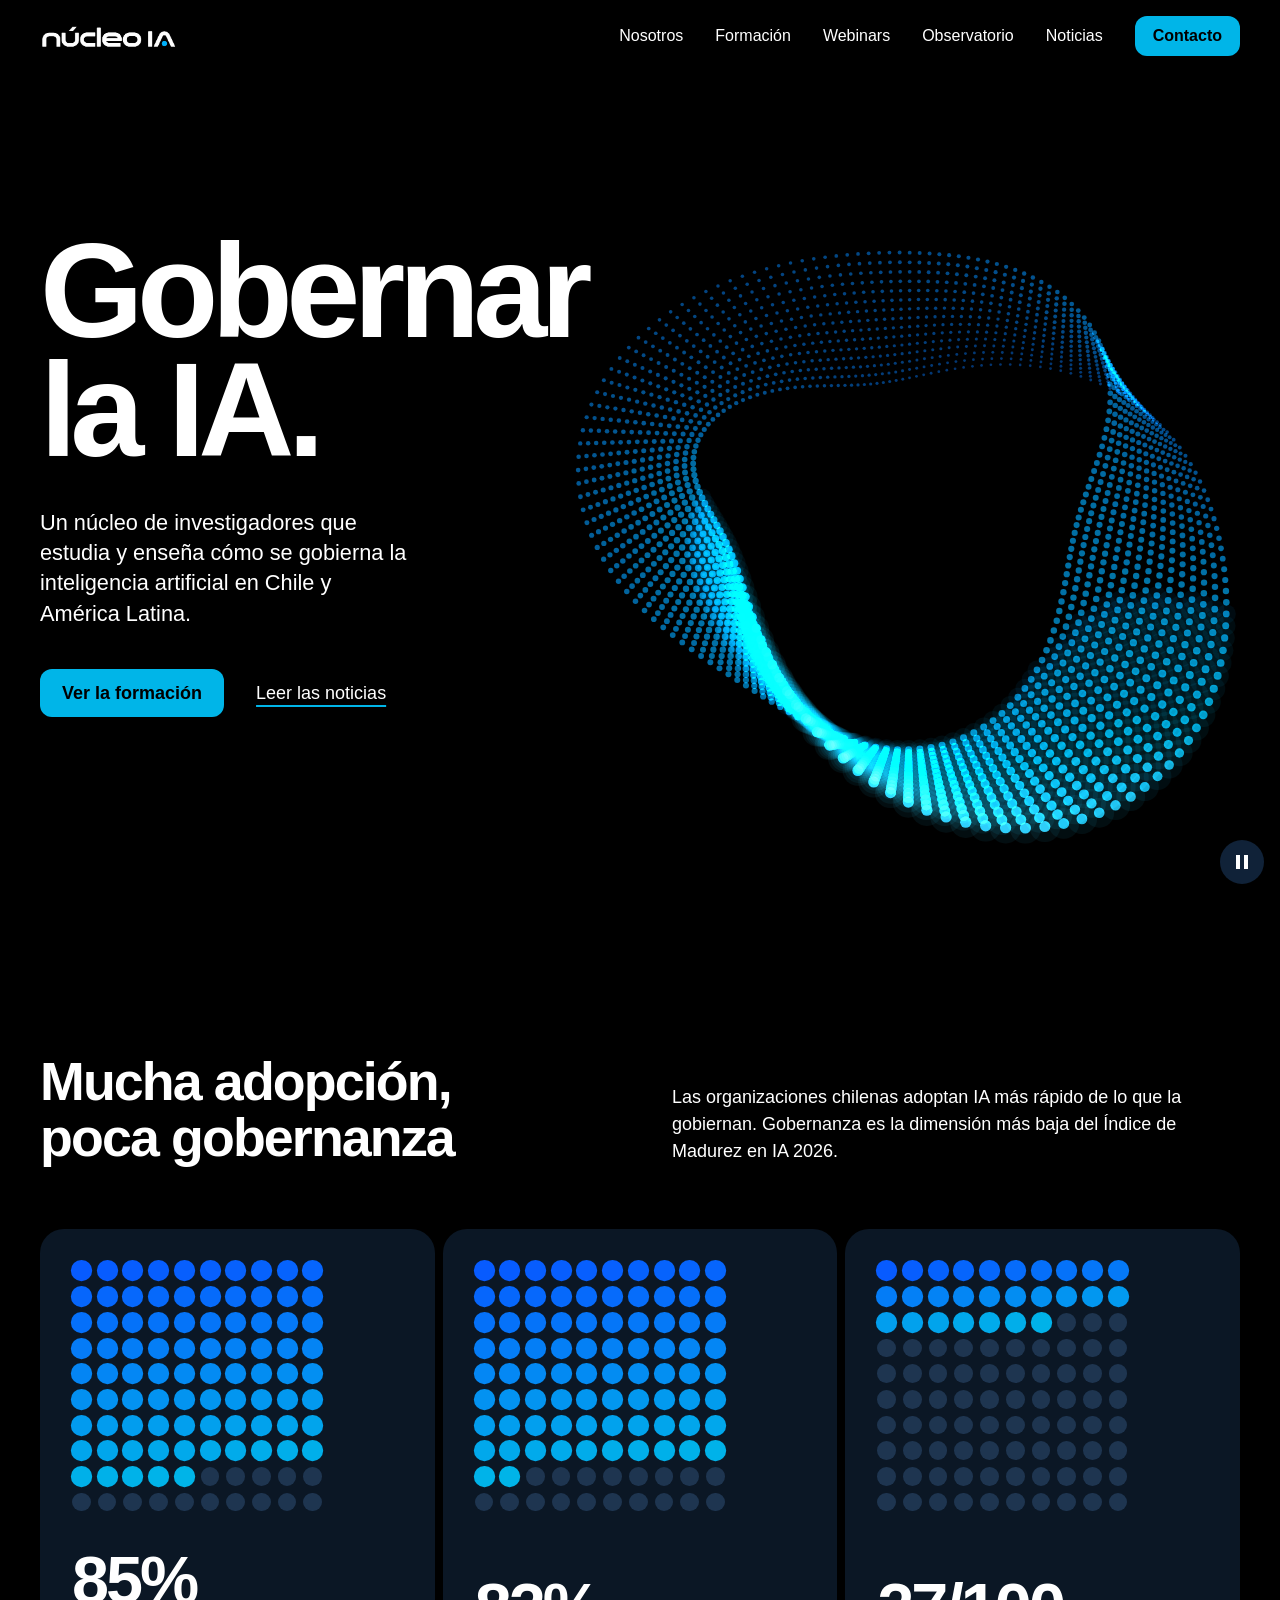
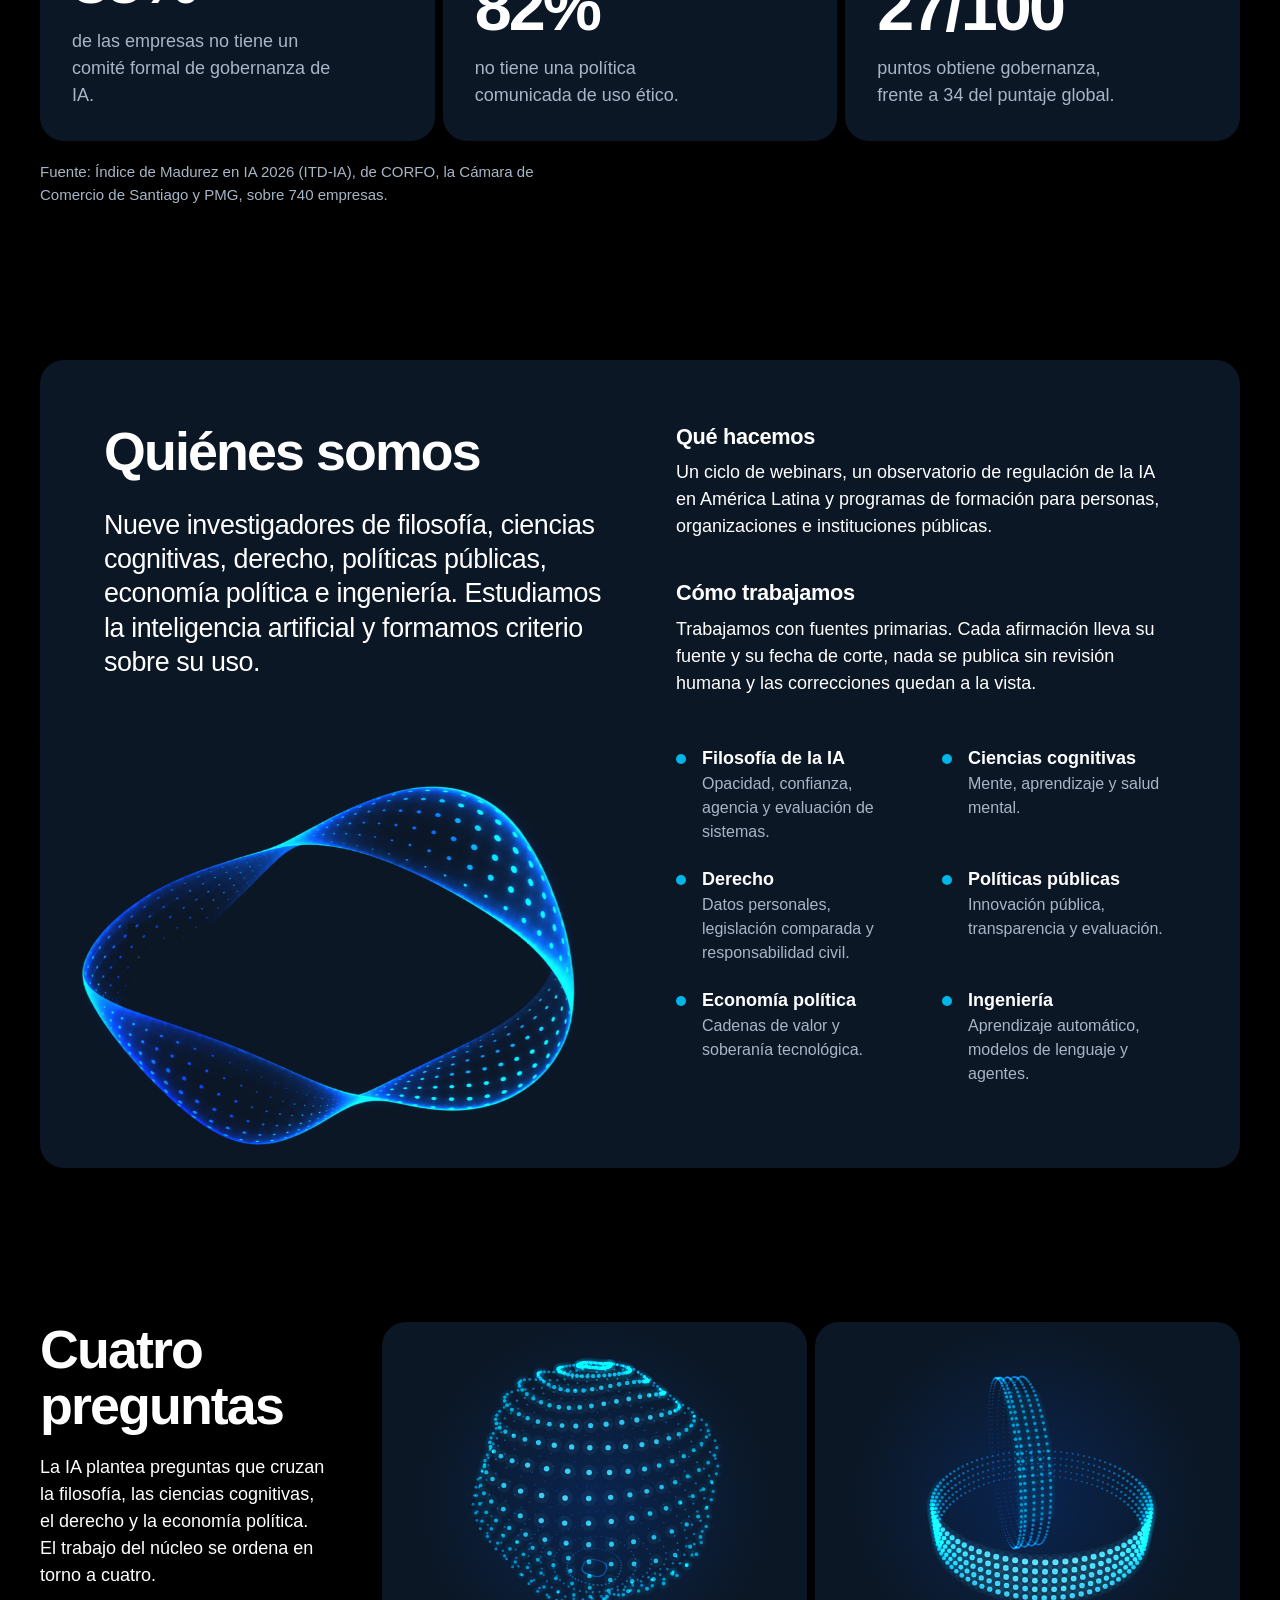
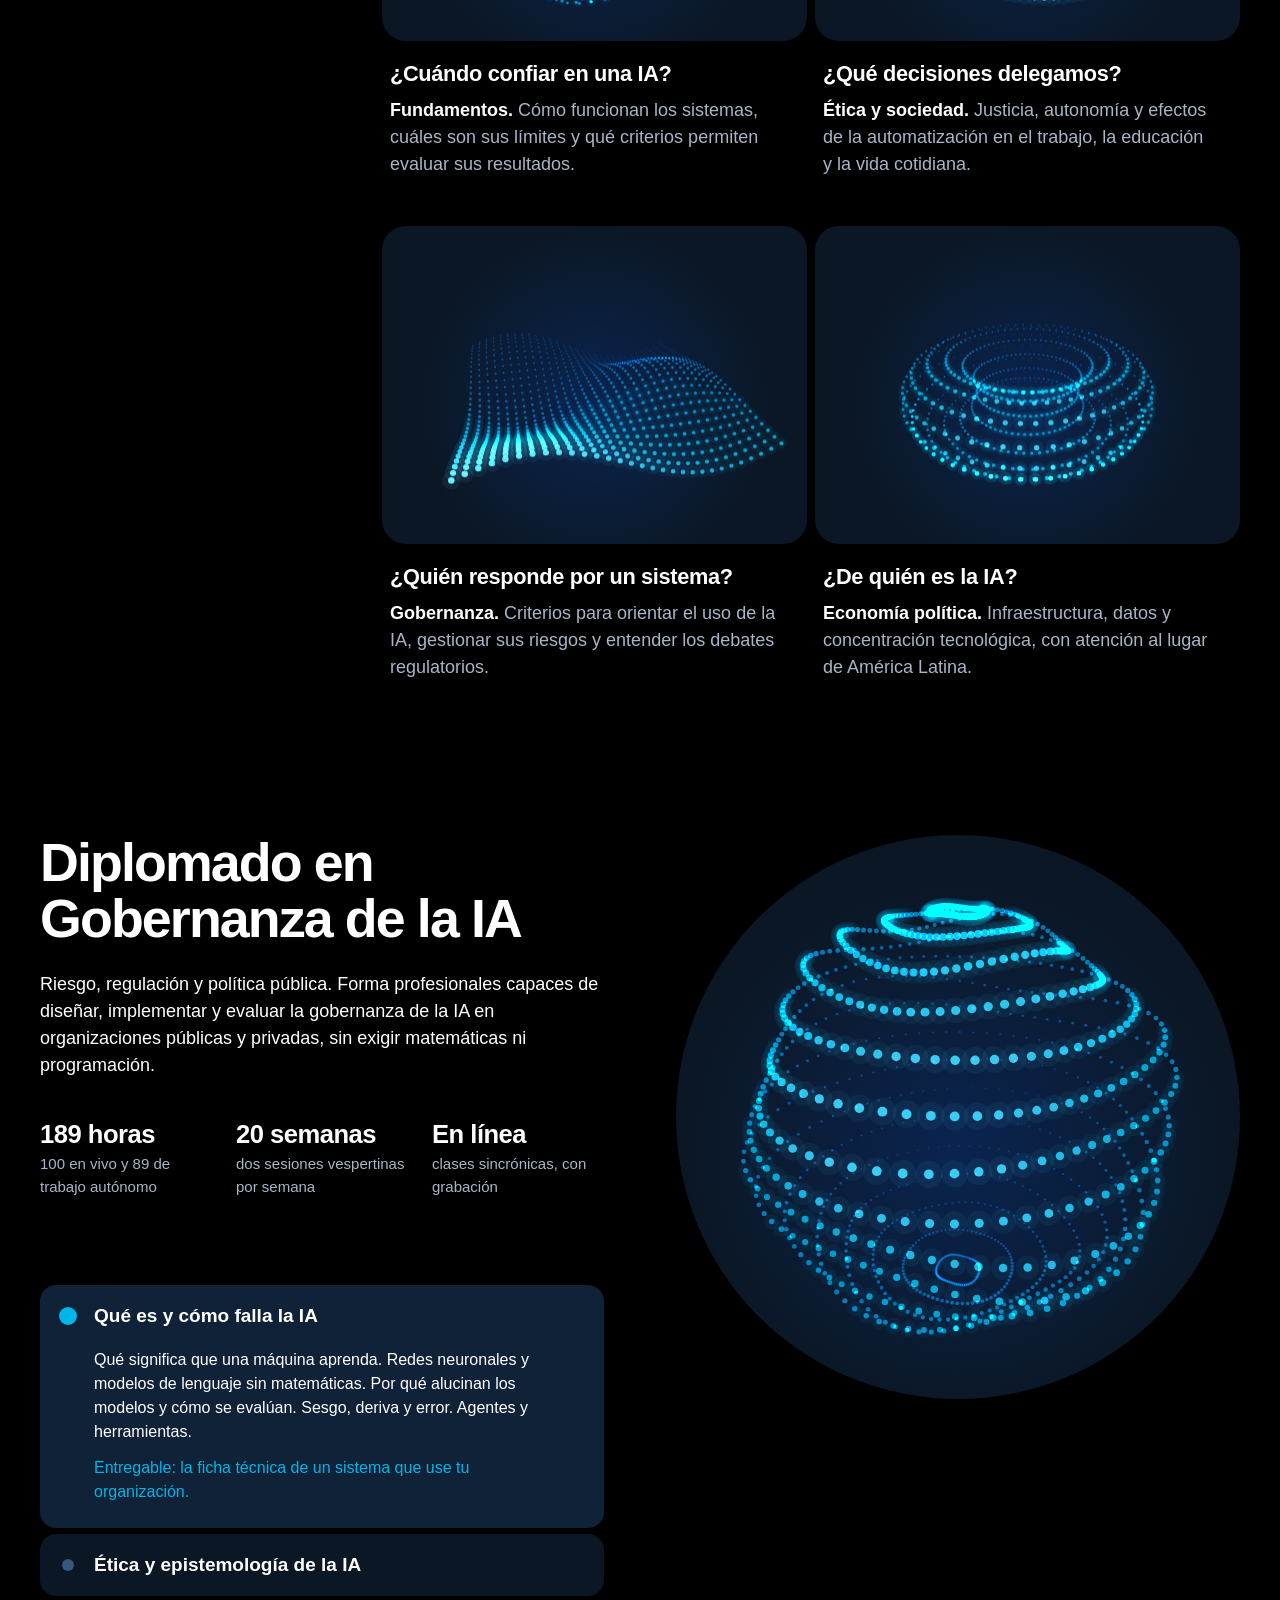
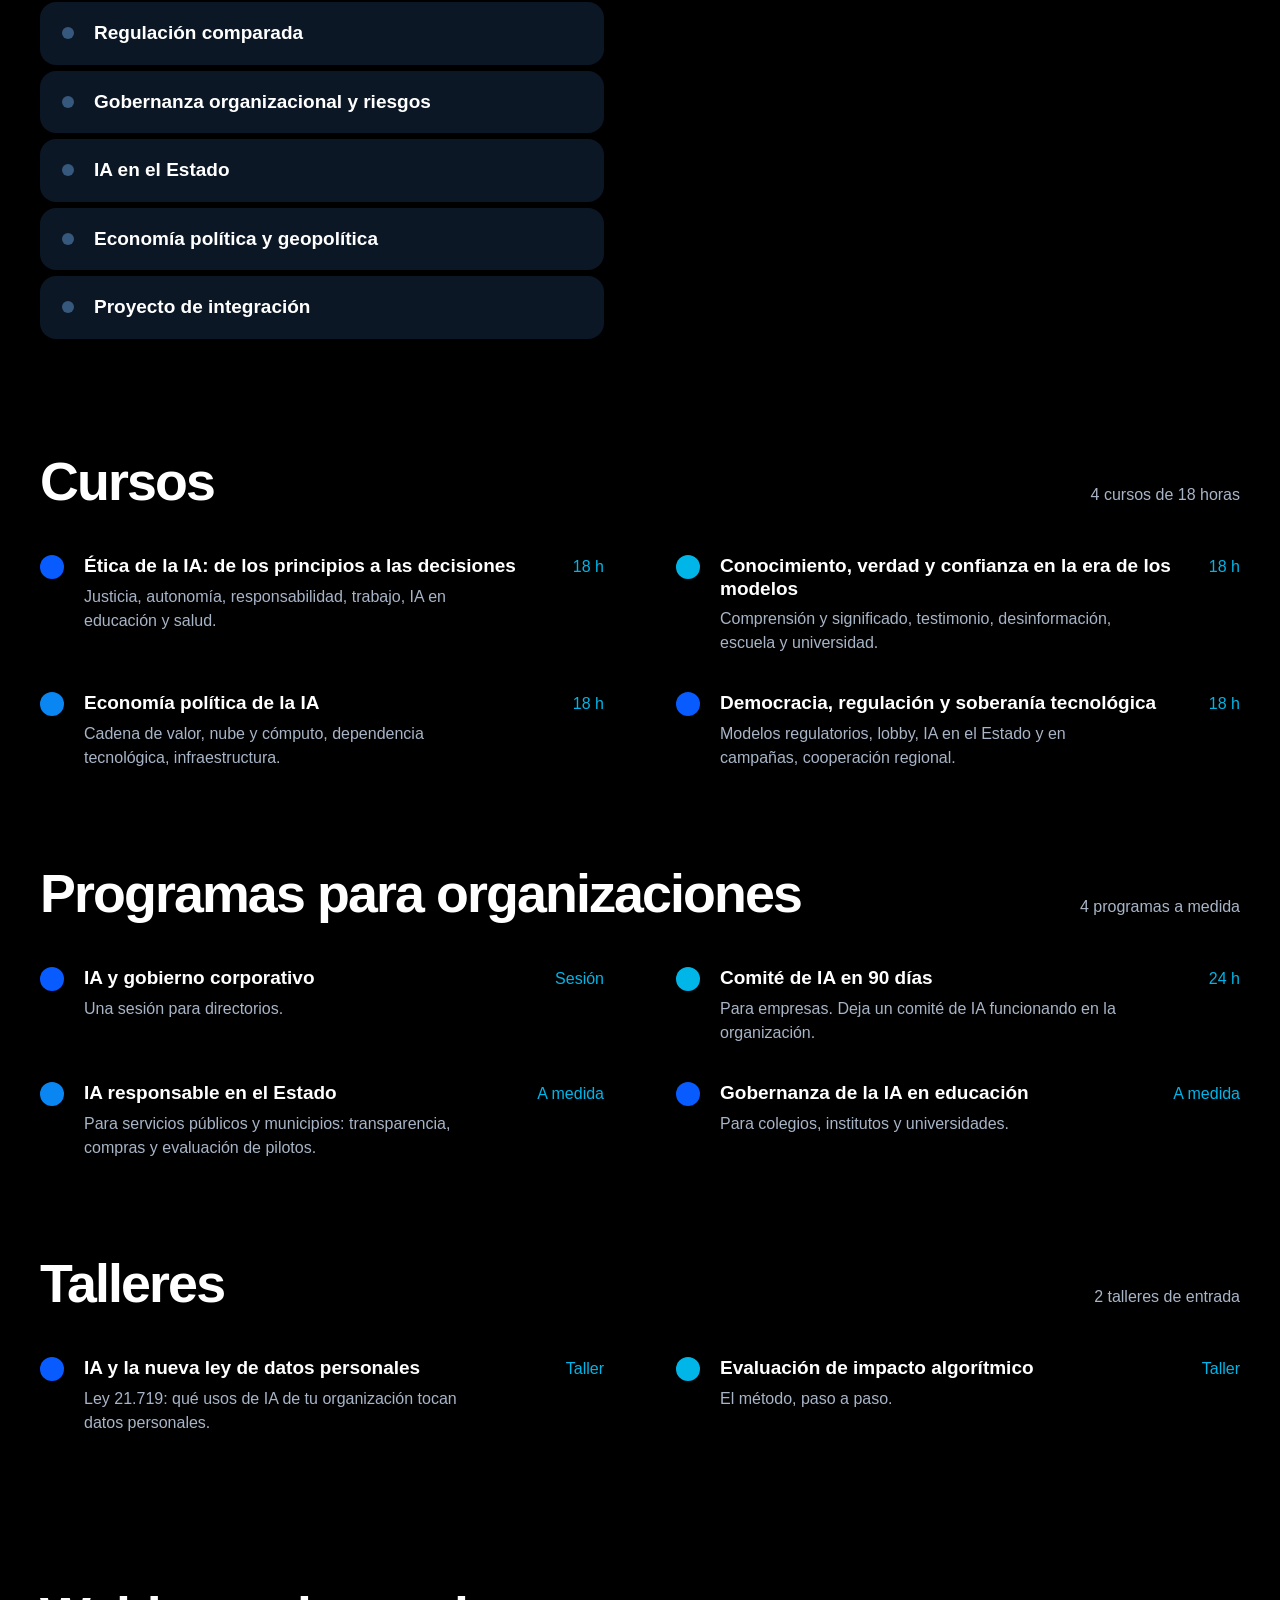
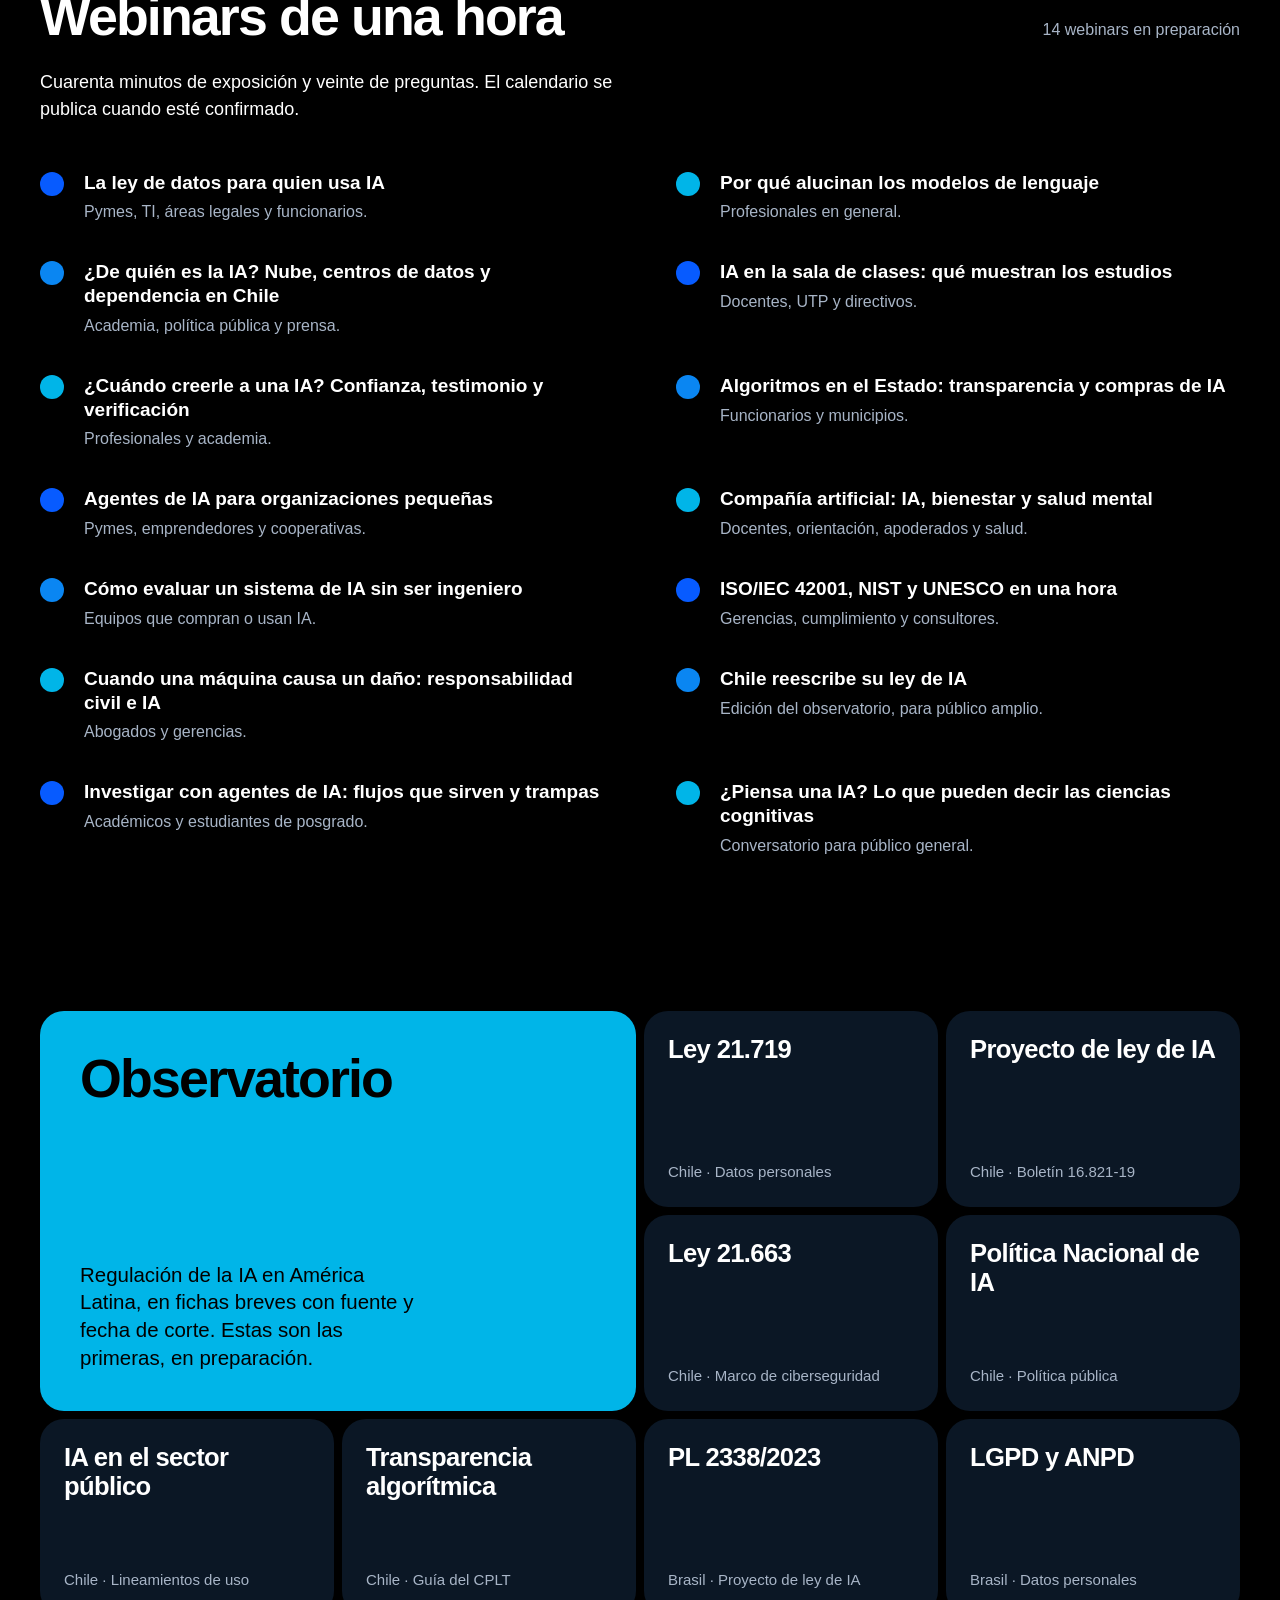
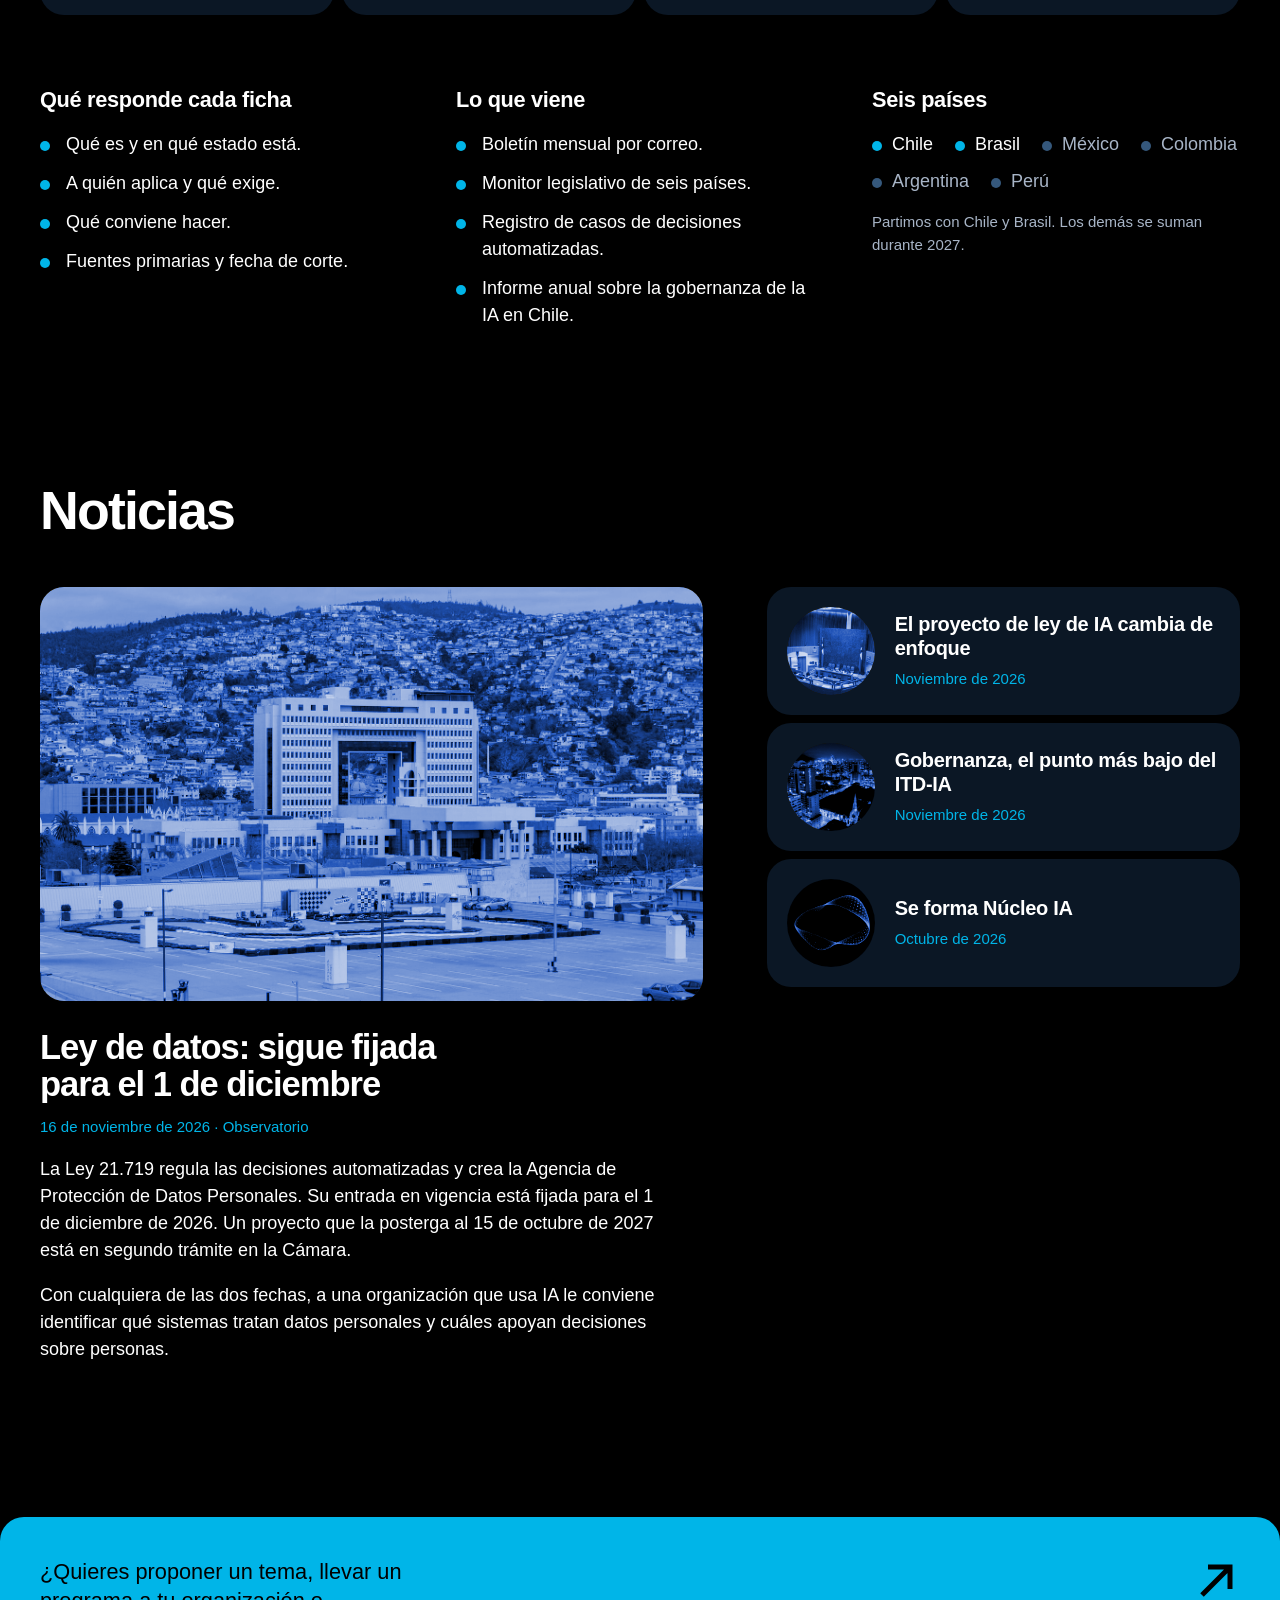
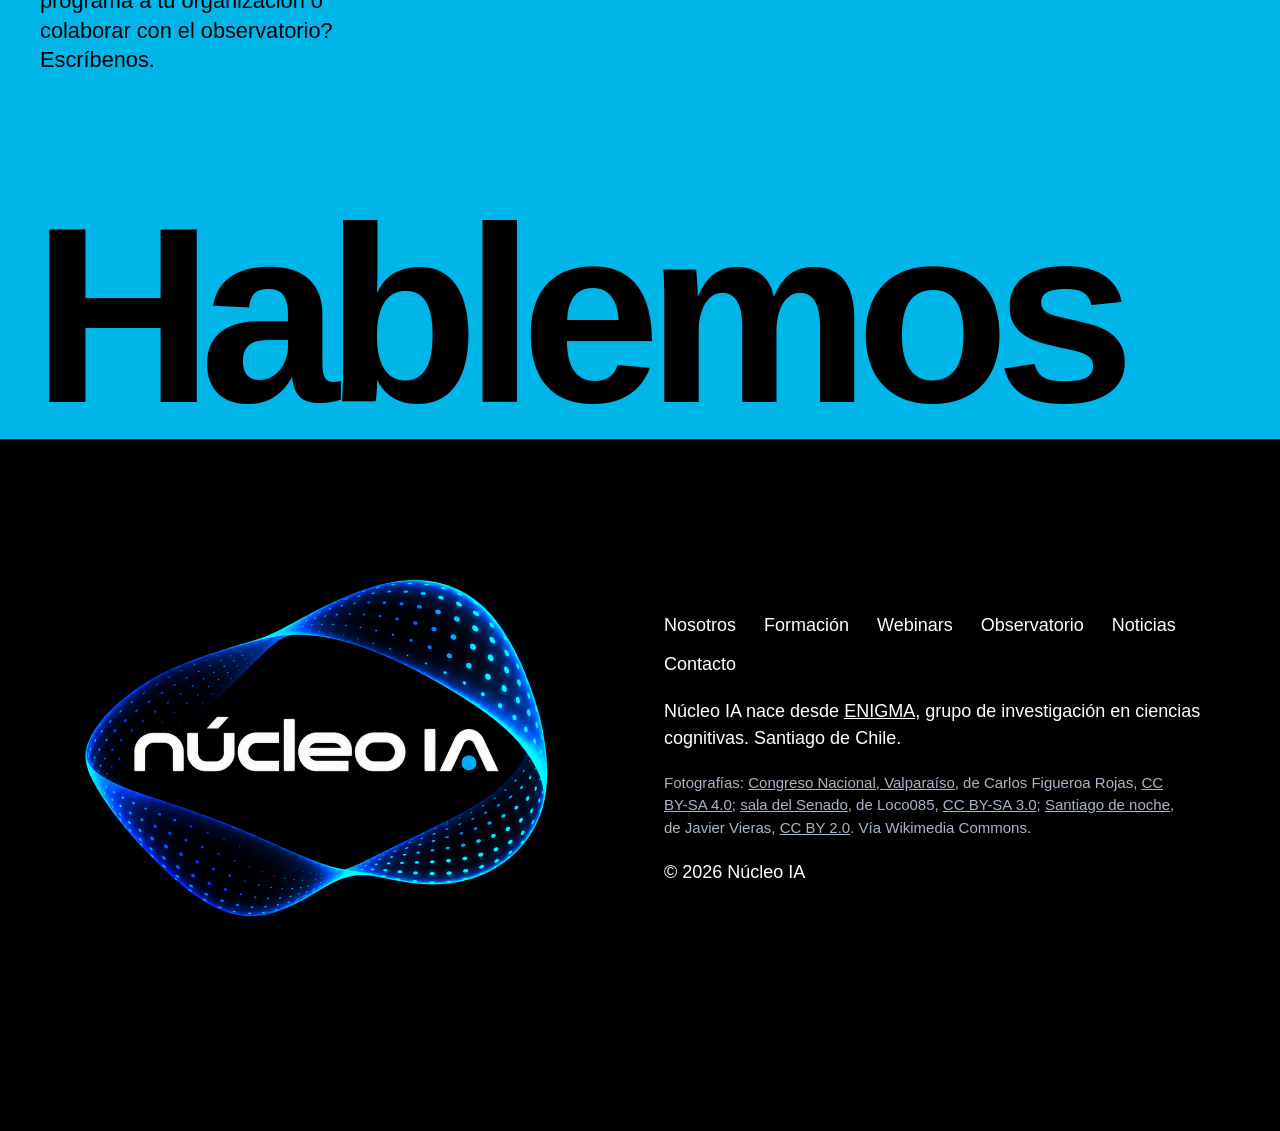
==== index.html @ 35861560 "Sitio web de Núcleo IA Página estática con la identidad del manual de marca v3: portada con la cinta" ====
<!doctype html>
<html lang="es-CL">
<head>
<meta charset="utf-8">
<meta name="viewport" content="width=device-width, initial-scale=1">
<title>Núcleo IA · Gobernanza de la inteligencia artificial</title>
<meta name="description" content="Núcleo IA reúne a investigadores que estudian y enseñan cómo se gobierna la inteligencia artificial en Chile y América Latina: formación, webinars y un observatorio de regulación.">
<meta name="theme-color" content="#000000">
<meta property="og:type" content="website">
<meta property="og:title" content="Núcleo IA · Gobernanza de la inteligencia artificial">
<meta property="og:description" content="Formación, webinars y un observatorio de regulación de la IA, desde Chile y América Latina.">
<link rel="icon" type="image/png" href="assets/icono-48.png">
<link rel="apple-touch-icon" href="assets/icono-180.png">
<link rel="stylesheet" href="styles.css">
<script>document.documentElement.classList.add('js')</script>
</head>
<body>
<a class="salto" href="#contenido">Saltar al contenido</a>

<header class="barra">
  <div class="contenedor barra-fila">
    <a class="marca" href="#inicio"><img src="assets/logo.svg" alt="Núcleo IA" width="879" height="166"></a>
    <button class="menu-btn" type="button" aria-expanded="false" aria-controls="menu">Menú</button>
    <nav id="menu" aria-label="Principal">
      <a href="#nosotros">Nosotros</a>
      <a href="#formacion">Formación</a>
      <a href="#webinars">Webinars</a>
      <a href="#observatorio">Observatorio</a>
      <a href="#noticias">Noticias</a>
      <a class="boton" href="#contacto">Contacto</a>
    </nav>
  </div>
</header>

<main id="contenido">

<!-- PORTADA -->
<section class="portada" id="inicio">
  <canvas class="figura portada-cinta" data-forma="cinta" data-cols="150" data-filas="15" aria-hidden="true"></canvas>
  <div class="contenedor portada-texto">
    <h1><span>Gobernar</span> <span>la IA.</span></h1>
    <p class="bajada">Un núcleo de investigadores que estudia y enseña cómo se gobierna la inteligencia artificial en Chile y América Latina.</p>
    <div class="acciones">
      <a class="boton" href="#formacion">Ver la formación</a>
      <a class="enlace" href="#noticias">Leer las noticias</a>
    </div>
  </div>
</section>

<!-- BRECHA: por qué existe el núcleo -->
<section class="seccion brecha" id="brecha">
  <div class="contenedor">
    <div class="cabeza">
      <h2 data-rev>Mucha adopción, poca gobernanza</h2>
      <p data-rev>Las organizaciones chilenas adoptan IA más rápido de lo que la gobiernan. Gobernanza es la dimensión más baja del Índice de Madurez en IA 2026.</p>
    </div>
    <div class="cifras">
      <figure class="cifra" data-rev>
        <div class="matriz" data-n="85" aria-hidden="true"></div>
        <figcaption><strong>85%</strong> de las empresas no tiene un comité formal de gobernanza de IA.</figcaption>
      </figure>
      <figure class="cifra" data-rev>
        <div class="matriz" data-n="82" aria-hidden="true"></div>
        <figcaption><strong>82%</strong> no tiene una política comunicada de uso ético.</figcaption>
      </figure>
      <figure class="cifra" data-rev>
        <div class="matriz" data-n="27" aria-hidden="true"></div>
        <figcaption><strong>27/100</strong> puntos obtiene gobernanza, frente a 34 del puntaje global.</figcaption>
      </figure>
    </div>
    <p class="fuente" data-rev>Fuente: Índice de Madurez en IA 2026 (ITD-IA), de CORFO, la Cámara de Comercio de Santiago y PMG, sobre 740 empresas.</p>
  </div>
</section>

<!-- NOSOTROS -->
<section class="seccion" id="nosotros">
  <div class="contenedor">
    <div class="panel nosotros">
      <div class="nosotros-izq">
        <h2 data-rev>Quiénes somos</h2>
        <p class="declaracion" data-rev>Nueve investigadores de filosofía, ciencias cognitivas, derecho, políticas públicas, economía política e ingeniería. Estudiamos la inteligencia artificial y formamos criterio sobre su uso.</p>
        <img class="nosotros-cinta" src="assets/cinta.png" alt="Cinta de puntos azules, el símbolo de Núcleo IA" width="900" height="900" loading="lazy">
      </div>
      <div class="nosotros-der">
        <div data-rev>
          <h3>Qué hacemos</h3>
          <p>Un ciclo de webinars, un observatorio de regulación de la IA en América Latina y programas de formación para personas, organizaciones e instituciones públicas.</p>
        </div>
        <div data-rev>
          <h3>Cómo trabajamos</h3>
          <p>Trabajamos con fuentes primarias. Cada afirmación lleva su fuente y su fecha de corte, nada se publica sin revisión humana y las correcciones quedan a la vista.</p>
        </div>
        <ul class="puntos disciplinas" data-rev>
          <li><b>Filosofía de la IA</b> Opacidad, confianza, agencia y evaluación de sistemas.</li>
          <li><b>Ciencias cognitivas</b> Mente, aprendizaje y salud mental.</li>
          <li><b>Derecho</b> Datos personales, legislación comparada y responsabilidad civil.</li>
          <li><b>Políticas públicas</b> Innovación pública, transparencia y evaluación.</li>
          <li><b>Economía política</b> Cadenas de valor y soberanía tecnológica.</li>
          <li><b>Ingeniería</b> Aprendizaje automático, modelos de lenguaje y agentes.</li>
        </ul>
      </div>
    </div>
  </div>
</section>

<!-- ÁREAS -->
<section class="seccion" id="areas">
  <div class="contenedor areas">
    <div class="areas-cabeza">
      <h2 data-rev>Cuatro preguntas</h2>
      <p data-rev>La IA plantea preguntas que cruzan la filosofía, las ciencias cognitivas, el derecho y la economía política. El trabajo del núcleo se ordena en torno a cuatro.</p>
    </div>
    <div class="areas-grilla">
      <article class="area" data-rev>
        <div class="loseta"><canvas class="figura" data-forma="esfera" data-cols="44" data-filas="20" aria-hidden="true"></canvas></div>
        <h3>¿Cuándo confiar en una IA?</h3>
        <p><b>Fundamentos.</b> Cómo funcionan los sistemas, cuáles son sus límites y qué criterios permiten evaluar sus resultados.</p>
      </article>
      <article class="area" data-rev>
        <div class="loseta"><canvas class="figura" data-forma="anillos" data-cols="90" data-filas="10" aria-hidden="true"></canvas></div>
        <h3>¿Qué decisiones delegamos?</h3>
        <p><b>Ética y sociedad.</b> Justicia, autonomía y efectos de la automatización en el trabajo, la educación y la vida cotidiana.</p>
      </article>
      <article class="area" data-rev>
        <div class="loseta"><canvas class="figura" data-forma="malla" data-cols="30" data-filas="30" aria-hidden="true"></canvas></div>
        <h3>¿Quién responde por un sistema?</h3>
        <p><b>Gobernanza.</b> Criterios para orientar el uso de la IA, gestionar sus riesgos y entender los debates regulatorios.</p>
      </article>
      <article class="area" data-rev>
        <div class="loseta"><canvas class="figura" data-forma="toro" data-cols="64" data-filas="14" aria-hidden="true"></canvas></div>
        <h3>¿De quién es la IA?</h3>
        <p><b>Economía política.</b> Infraestructura, datos y concentración tecnológica, con atención al lugar de América Latina.</p>
      </article>
    </div>
  </div>
</section>

<!-- FORMACIÓN: diplomado -->
<section class="seccion" id="formacion">
  <div class="contenedor diplomado">
    <div class="diplomado-texto">
      <h2 data-rev>Diplomado en Gobernanza de la IA</h2>
      <p data-rev>Riesgo, regulación y política pública. Forma profesionales capaces de diseñar, implementar y evaluar la gobernanza de la IA en organizaciones públicas y privadas, sin exigir matemáticas ni programación.</p>
      <ul class="ficha" data-rev>
        <li><b>189 horas</b> 100 en vivo y 89 de trabajo autónomo</li>
        <li><b>20 semanas</b> dos sesiones vespertinas por semana</li>
        <li><b>En línea</b> clases sincrónicas, con grabación</li>
      </ul>
      <p class="estado" data-rev>Programa en diseño. Fechas, sede y certificación por anunciar.</p>

      <div class="modulos" id="modulos" data-rev>
        <details name="modulo" data-forma="esfera" open>
          <summary>Qué es y cómo falla la IA</summary>
          <p>Qué significa que una máquina aprenda. Redes neuronales y modelos de lenguaje sin matemáticas. Por qué alucinan los modelos y cómo se evalúan. Sesgo, deriva y error. Agentes y herramientas.</p>
          <p class="entregable">Entregable: la ficha técnica de un sistema que use tu organización.</p>
        </details>
        <details name="modulo" data-forma="anillos">
          <summary>Ética y epistemología de la IA</summary>
          <p>De los principios a las decisiones. Justicia algorítmica. Opacidad y explicabilidad. Confianza y deferencia ante sistemas de IA. Responsabilidad distribuida. Autonomía, manipulación y salud mental.</p>
          <p class="entregable">Entregable: el análisis ético de un caso.</p>
        </details>
        <details name="modulo" data-forma="helice">
          <summary>Regulación comparada</summary>
          <p>Tres modelos regulatorios. Reglamento europeo de IA. Brasil y América Latina. Chile: la ley en discusión, la Ley 21.719 y la Ley Marco de Ciberseguridad. Responsabilidad civil, OCDE y UNESCO.</p>
          <p class="entregable">Entregable: una matriz de obligaciones para un caso.</p>
        </details>
        <details name="modulo" data-forma="malla">
          <summary>Gobernanza organizacional y riesgos</summary>
          <p>El comité de IA. Inventario y clasificación de sistemas. ISO/IEC 42001 y NIST AI RMF. Evaluación de impacto algorítmico. Proveedores y contratos. Política de uso de IA generativa.</p>
          <p class="entregable">Entregable: política de uso, inventario y matriz de riesgos.</p>
        </details>
        <details name="modulo" data-forma="columna">
          <summary>IA en el Estado</summary>
          <p>Lineamientos de uso de IA en el sector público. Transparencia algorítmica. Compras públicas de IA. Cómo evaluar un piloto. Ética digital en servicios públicos.</p>
          <p class="entregable">Entregable: la pauta de evaluación de un piloto o una licitación.</p>
        </details>
        <details name="modulo" data-forma="toro">
          <summary>Economía política y geopolítica</summary>
          <p>La cadena de valor de la IA. Concentración de mercado. Centros de datos en Chile: energía, agua y territorio. Estados Unidos, China y el lugar de América Latina. Trabajo y automatización. Soberanía tecnológica.</p>
          <p class="entregable">Entregable: el análisis de dependencia de un proveedor.</p>
        </details>
        <details name="modulo" data-forma="cinta">
          <summary>Proyecto de integración</summary>
          <p>Cuatro sesiones con tutoría: planteamiento del caso, dos avances y presentación ante una comisión con un invitado externo.</p>
          <p class="entregable">Entregable: un marco de gobernanza completo para una organización real.</p>
        </details>
      </div>
    </div>
    <div class="disco" data-rev>
      <canvas class="figura" id="disco-figura" data-forma="esfera" data-cols="72" data-filas="16" aria-hidden="true"></canvas>
    </div>
  </div>

  <!-- catálogo -->
  <div class="contenedor catalogo">
    <div class="categoria">
      <div class="categoria-cabeza" data-rev><h2>Cursos</h2><span>4 cursos de 18 horas</span></div>
      <ul class="carta">
        <li data-rev><div><b>Ética de la IA: de los principios a las decisiones</b><i>18 h</i></div><p>Justicia, autonomía, responsabilidad, trabajo, IA en educación y salud.</p></li>
        <li data-rev><div><b>Conocimiento, verdad y confianza en la era de los modelos</b><i>18 h</i></div><p>Comprensión y significado, testimonio, desinformación, escuela y universidad.</p></li>
        <li data-rev><div><b>Economía política de la IA</b><i>18 h</i></div><p>Cadena de valor, nube y cómputo, dependencia tecnológica, infraestructura.</p></li>
        <li data-rev><div><b>Democracia, regulación y soberanía tecnológica</b><i>18 h</i></div><p>Modelos regulatorios, lobby, IA en el Estado y en campañas, cooperación regional.</p></li>
      </ul>
    </div>
    <div class="categoria">
      <div class="categoria-cabeza" data-rev><h2>Programas para organizaciones</h2><span>4 programas a medida</span></div>
      <ul class="carta">
        <li data-rev><div><b>IA y gobierno corporativo</b><i>Sesión</i></div><p>Una sesión para directorios.</p></li>
        <li data-rev><div><b>Comité de IA en 90 días</b><i>24 h</i></div><p>Para empresas. Deja un comité de IA funcionando en la organización.</p></li>
        <li data-rev><div><b>IA responsable en el Estado</b><i>A medida</i></div><p>Para servicios públicos y municipios: transparencia, compras y evaluación de pilotos.</p></li>
        <li data-rev><div><b>Gobernanza de la IA en educación</b><i>A medida</i></div><p>Para colegios, institutos y universidades.</p></li>
      </ul>
    </div>
    <div class="categoria">
      <div class="categoria-cabeza" data-rev><h2>Talleres</h2><span>2 talleres de entrada</span></div>
      <ul class="carta">
        <li data-rev><div><b>IA y la nueva ley de datos personales</b><i>Taller</i></div><p>Ley 21.719: qué usos de IA de tu organización tocan datos personales.</p></li>
        <li data-rev><div><b>Evaluación de impacto algorítmico</b><i>Taller</i></div><p>El método, paso a paso.</p></li>
      </ul>
    </div>
  </div>
</section>

<!-- WEBINARS -->
<section class="seccion" id="webinars">
  <div class="contenedor">
    <div class="categoria-cabeza" data-rev><h2>Webinars de una hora</h2><span>14 webinars en preparación</span></div>
    <p class="intro" data-rev>Cuarenta minutos de exposición y veinte de preguntas. El calendario se publica cuando esté confirmado.</p>
    <ul class="carta carta-webinars">
      <li data-rev><div><b>La ley de datos para quien usa IA</b></div><p>Pymes, TI, áreas legales y funcionarios.</p></li>
      <li data-rev><div><b>Por qué alucinan los modelos de lenguaje</b></div><p>Profesionales en general.</p></li>
      <li data-rev><div><b>¿De quién es la IA? Nube, centros de datos y dependencia en Chile</b></div><p>Academia, política pública y prensa.</p></li>
      <li data-rev><div><b>IA en la sala de clases: qué muestran los estudios</b></div><p>Docentes, UTP y directivos.</p></li>
      <li data-rev><div><b>¿Cuándo creerle a una IA? Confianza, testimonio y verificación</b></div><p>Profesionales y academia.</p></li>
      <li data-rev><div><b>Algoritmos en el Estado: transparencia y compras de IA</b></div><p>Funcionarios y municipios.</p></li>
      <li data-rev><div><b>Agentes de IA para organizaciones pequeñas</b></div><p>Pymes, emprendedores y cooperativas.</p></li>
      <li data-rev><div><b>Compañía artificial: IA, bienestar y salud mental</b></div><p>Docentes, orientación, apoderados y salud.</p></li>
      <li data-rev><div><b>Cómo evaluar un sistema de IA sin ser ingeniero</b></div><p>Equipos que compran o usan IA.</p></li>
      <li data-rev><div><b>ISO/IEC 42001, NIST y UNESCO en una hora</b></div><p>Gerencias, cumplimiento y consultores.</p></li>
      <li data-rev><div><b>Cuando una máquina causa un daño: responsabilidad civil e IA</b></div><p>Abogados y gerencias.</p></li>
      <li data-rev><div><b>Chile reescribe su ley de IA</b></div><p>Edición del observatorio, para público amplio.</p></li>
      <li data-rev><div><b>Investigar con agentes de IA: flujos que sirven y trampas</b></div><p>Académicos y estudiantes de posgrado.</p></li>
      <li data-rev><div><b>¿Piensa una IA? Lo que pueden decir las ciencias cognitivas</b></div><p>Conversatorio para público general.</p></li>
    </ul>
  </div>
</section>

<!-- OBSERVATORIO -->
<section class="seccion" id="observatorio">
  <div class="contenedor">
    <div class="tablero">
      <div class="ficha-norma titular" data-rev>
        <h2>Observatorio</h2>
        <p>Regulación de la IA en América Latina, en fichas breves con fuente y fecha de corte. Estas son las primeras, en preparación.</p>
      </div>
      <div class="ficha-norma" data-rev><b>Ley 21.719</b><span>Chile · Datos personales</span></div>
      <div class="ficha-norma" data-rev><b>Proyecto de ley de IA</b><span>Chile · Boletín 16.821-19</span></div>
      <div class="ficha-norma" data-rev><b>Ley 21.663</b><span>Chile · Marco de ciberseguridad</span></div>
      <div class="ficha-norma" data-rev><b>Política Nacional de IA</b><span>Chile · Política pública</span></div>
      <div class="ficha-norma" data-rev><b>IA en el sector público</b><span>Chile · Lineamientos de uso</span></div>
      <div class="ficha-norma" data-rev><b>Transparencia algorítmica</b><span>Chile · Guía del CPLT</span></div>
      <div class="ficha-norma" data-rev><b>PL 2338/2023</b><span>Brasil · Proyecto de ley de IA</span></div>
      <div class="ficha-norma" data-rev><b>LGPD y ANPD</b><span>Brasil · Datos personales</span></div>
    </div>
    <div class="observatorio-detalle">
      <div data-rev>
        <h3>Qué responde cada ficha</h3>
        <ul class="puntos">
          <li>Qué es y en qué estado está.</li>
          <li>A quién aplica y qué exige.</li>
          <li>Qué conviene hacer.</li>
          <li>Fuentes primarias y fecha de corte.</li>
        </ul>
      </div>
      <div data-rev>
        <h3>Lo que viene</h3>
        <ul class="puntos">
          <li>Boletín mensual por correo.</li>
          <li>Monitor legislativo de seis países.</li>
          <li>Registro de casos de decisiones automatizadas.</li>
          <li>Informe anual sobre la gobernanza de la IA en Chile.</li>
        </ul>
      </div>
      <div data-rev>
        <h3>Seis países</h3>
        <ul class="paises">
          <li class="activo">Chile</li><li class="activo">Brasil</li><li>México</li><li>Colombia</li><li>Argentina</li><li>Perú</li>
        </ul>
        <p class="nota-pie">Partimos con Chile y Brasil. Los demás se suman durante 2027.</p>
      </div>
    </div>
  </div>
</section>

<!-- NOTICIAS -->
<section class="seccion" id="noticias">
  <div class="contenedor">
    <h2 data-rev>Noticias</h2>
    <div class="noticias">
      <article class="nota-principal" data-rev>
        <div class="foto"><img src="assets/congreso-valparaiso.jpg" alt="Edificio del Congreso Nacional en Valparaíso" width="1400" height="933" loading="lazy"></div>
        <h3>Ley de datos: sigue fijada para el 1 de diciembre</h3>
        <time datetime="2026-11-16">16 de noviembre de 2026 · Observatorio</time>
        <p>La Ley 21.719 regula las decisiones automatizadas y crea la Agencia de Protección de Datos Personales. Su entrada en vigencia está fijada para el 1 de diciembre de 2026. Un proyecto que la posterga al 15 de octubre de 2027 está en segundo trámite en la Cámara.</p>
        <p>Con cualquiera de las dos fechas, a una organización que usa IA le conviene identificar qué sistemas tratan datos personales y cuáles apoyan decisiones sobre personas.</p>
      </article>
      <div class="notas">
        <details class="nota" data-rev>
          <summary>
            <span class="foto"><img src="assets/senado-sala.jpg" alt="Sala de sesiones del Senado de Chile" width="1400" height="1050" loading="lazy"></span>
            <span><b>El proyecto de ley de IA cambia de enfoque</b><time datetime="2026-11">Noviembre de 2026</time></span>
          </summary>
          <p>El proyecto que regula los sistemas de IA (boletín 16.821-19) sigue en el Senado. El Ejecutivo anunció un cambio de enfoque hacia estándares técnicos y espacios de prueba. El observatorio prepara una ficha con lo que cambia para las organizaciones.</p>
        </details>
        <details class="nota" data-rev>
          <summary>
            <span class="foto"><img src="assets/santiago-noche.jpg" alt="Santiago de Chile de noche, visto desde altura" width="1400" height="891" loading="lazy"></span>
            <span><b>Gobernanza, el punto más bajo del ITD-IA</b><time datetime="2026-11">Noviembre de 2026</time></span>
          </summary>
          <p>El Índice de Madurez en IA 2026, de CORFO, la Cámara de Comercio de Santiago y PMG, midió a 740 empresas. El 85% no tiene un comité formal de gobernanza de IA y el 82% no tiene una política comunicada de uso ético. Gobernanza obtiene 27 de 100 puntos, frente a 34 del puntaje global.</p>
        </details>
        <details class="nota" data-rev>
          <summary>
            <span class="foto"><img src="assets/cinta.png" alt="Símbolo de Núcleo IA" width="900" height="900" loading="lazy"></span>
            <span><b>Se forma Núcleo IA</b><time datetime="2026-10">Octubre de 2026</time></span>
          </summary>
          <p>Nueve investigadores de filosofía, ciencias cognitivas, derecho, políticas públicas, economía política e ingeniería forman Núcleo IA. El trabajo parte con webinars, un observatorio de regulación y programas de formación.</p>
        </details>
      </div>
    </div>
  </div>
</section>

<!-- CONTACTO -->
<section id="contacto">
  <a class="llamado" href="mailto:gabriel.salas@uchile.cl?subject=Contacto%20desde%20la%20web%20de%20N%C3%BAcleo%20IA">
    <span class="contenedor llamado-fila">
      <span class="llamado-texto">¿Quieres proponer un tema, llevar un programa a tu organización o colaborar con el observatorio? Escríbenos.</span>
      <svg class="llamado-flecha" viewBox="0 0 48 48" aria-hidden="true"><path d="M10 38 38 10M16 10h22v22" fill="none" stroke="currentColor" stroke-width="5"/></svg>
    </span>
    <span class="contenedor llamado-palabra">Hablemos</span>
  </a>
</section>

</main>

<footer class="pie">
  <div class="contenedor pie-grilla">
    <img class="pie-marca" src="assets/logo-completo.png" alt="Núcleo IA" width="1000" height="1000" loading="lazy">
    <div class="pie-texto">
      <nav aria-label="Pie">
        <a href="#nosotros">Nosotros</a>
        <a href="#formacion">Formación</a>
        <a href="#webinars">Webinars</a>
        <a href="#observatorio">Observatorio</a>
        <a href="#noticias">Noticias</a>
        <a href="#contacto">Contacto</a>
      </nav>
      <p>Núcleo IA nace desde <a href="https://grupoenigma.cl">ENIGMA</a>, grupo de investigación en ciencias cognitivas. Santiago de Chile.</p>
      <p class="creditos">Fotografías: <a href="https://commons.wikimedia.org/w/index.php?curid=137606610">Congreso Nacional, Valparaíso</a>, de Carlos Figueroa Rojas, <a href="https://creativecommons.org/licenses/by-sa/4.0/">CC BY-SA 4.0</a>; <a href="https://commons.wikimedia.org/w/index.php?curid=4246404">sala del Senado</a>, de Loco085, <a href="https://creativecommons.org/licenses/by-sa/3.0/">CC BY-SA 3.0</a>; <a href="https://commons.wikimedia.org/wiki/File:Santiago_night_skyline.jpg">Santiago de noche</a>, de Javier Vieras, <a href="https://creativecommons.org/licenses/by/2.0">CC BY 2.0</a>. Vía Wikimedia Commons.</p>
      <p>© 2026 Núcleo IA</p>
    </div>
  </div>
</footer>

<button class="pausa-btn" type="button" aria-label="Pausar movimiento" title="Pausar movimiento"></button>

<script src="app.js" defer onerror="document.documentElement.classList.remove('js')"></script>
</body>
</html>
---- styles.css ----
/* Núcleo IA · web pública. Colores, radios y tipografía del manual de marca v3. */
:root {
  color-scheme: dark;
  --fondo: #000; --panel: #0B1725; --panel-2: #102238; --apagado: #1E3550;
  --texto: #fff; --secundario: #A8B5C7; --cian: #00B5E8; --azul: #075BFF;
  --radio: 24px; --control: 12px; --ancho: 1200px; --margen: 24px; --barra: 72px;
  --salida: cubic-bezier(.22, 1, .36, 1);
}
* { box-sizing: border-box; }
html { scroll-behavior: smooth; scroll-padding-top: calc(var(--barra) + 24px); }
body { margin: 0; background: var(--fondo); color: var(--texto); font: 18px/1.5 Arial, Helvetica, sans-serif; overflow-x: clip; -webkit-font-smoothing: antialiased; }
img, canvas { display: block; max-width: 100%; }
h1, h2, h3, p, ul, figure { margin: 0; }
ul { padding: 0; list-style: none; }
h1, h2, h3 { text-wrap: balance; }
h2 { font-size: clamp(32px, 4.2vw, 56px); line-height: 1.04; letter-spacing: -.035em; }
h3 { font-size: clamp(20px, 1.7vw, 24px); line-height: 1.2; letter-spacing: -.015em; margin-bottom: .45em; }
p { max-width: 62ch; }
a { color: inherit; }
::selection { background: var(--cian); color: #000; }
:focus-visible { outline: 3px solid var(--cian); outline-offset: 4px; }
.contenedor { width: 100%; max-width: calc(var(--ancho) + 2 * var(--margen)); margin-inline: auto; padding-inline: var(--margen); }
.seccion { padding-top: clamp(96px, 12vw, 176px); }
.salto { position: absolute; left: -999px; top: 8px; z-index: 30; background: var(--cian); color: #000; padding: 10px 16px; border-radius: var(--control); }
.salto:focus { left: 8px; }

/* Controles */
.boton { display: inline-flex; align-items: center; min-height: 48px; padding: 0 22px; background: var(--cian); color: #000; font-weight: 700; text-decoration: none; border-radius: var(--control); transition: transform .14s var(--salida), background-color .18s ease; }
.boton:hover { background: #fff; }
.boton:active { transform: scale(.96); }
.enlace { text-decoration: underline 2px var(--cian); text-underline-offset: .35em; transition: color .18s ease; }
.enlace:hover { color: var(--cian); }

/* Barra */
.barra { position: sticky; top: 0; z-index: 20; background: var(--fondo); }
.barra-fila { display: flex; align-items: center; justify-content: space-between; height: var(--barra); }
.marca img { height: 26px; width: auto; }
.barra nav { display: flex; align-items: center; gap: 32px; font-size: 16px; }
.barra nav a:not(.boton) { text-decoration: none; transition: color .18s ease; }
.barra nav a:not(.boton):hover { color: var(--cian); }
.barra .boton { min-height: 40px; padding: 0 18px; }
.menu-btn { display: none; min-height: 44px; padding: 0 16px; background: var(--panel); color: #fff; border: 0; border-radius: var(--control); font: inherit; font-size: 16px; cursor: pointer; }

/* Portada */
.portada { position: relative; min-height: calc(100svh - var(--barra)); display: flex; align-items: center; overflow: clip; }
.portada-cinta { position: absolute; top: 0; right: -7vw; width: 64vw; height: 100%; }
html:not(.js) .portada-cinta { background: url(assets/cinta.png) center / contain no-repeat; }
.portada-texto { position: relative; padding-block: 48px 72px; }
.portada h1 { font-size: clamp(64px, 10.4vw, 168px); line-height: .9; letter-spacing: -.05em; margin-bottom: .28em; }
.portada h1 span { display: block; }
.bajada { font-size: clamp(19px, 1.7vw, 24px); line-height: 1.4; max-width: 31ch; }
.acciones { display: flex; flex-wrap: wrap; align-items: center; gap: 16px 32px; margin-top: 40px; }
.js .portada h1 span, .js .bajada, .js .acciones { animation: sube .95s var(--salida) both; }
.js .portada h1 span + span { animation-delay: .09s; }
.js .bajada { animation-delay: .2s; }
.js .acciones { animation-delay: .3s; }
@keyframes sube { from { opacity: 0; transform: translateY(44px); } }

/* Entradas por sección */
.js [data-rev] { opacity: 0; transform: translateY(28px); transition: opacity .8s var(--salida), transform .8s var(--salida); }
.js [data-rev].visto { opacity: 1; transform: none; }

/* Brecha */
.cabeza { display: grid; grid-template-columns: 1fr 1fr; gap: 24px 64px; align-items: end; }
.cifras { display: grid; grid-template-columns: repeat(3, 1fr); gap: 8px; margin-top: 64px; }
.cifra { background: var(--panel); border-radius: var(--radio); padding: 32px; display: grid; gap: 36px; align-content: space-between; }
.matriz { display: grid; grid-template-columns: repeat(10, 1fr); gap: 7px; max-width: 250px; }
.matriz i { aspect-ratio: 1; border-radius: 50%; background: var(--apagado); transition: background-color .5s ease, transform .5s var(--salida); transition-delay: calc(var(--i) * 9ms); }
.visto .matriz i.on { background: var(--c); transform: scale(1.12); }
.cifra figcaption { color: var(--secundario); max-width: 26ch; }
.cifra strong { display: block; color: #fff; font-size: clamp(44px, 5.2vw, 76px); line-height: 1; letter-spacing: -.045em; margin-bottom: 14px; }
.fuente { font-size: 15px; color: var(--secundario); margin-top: 20px; }

/* Nosotros */
.panel { background: var(--panel); border-radius: var(--radio); }
.nosotros { display: grid; grid-template-columns: 1fr 1fr; gap: 72px; padding: 64px; overflow: hidden; }
.nosotros-izq { display: flex; flex-direction: column; }
.declaracion { font-size: clamp(21px, 2.1vw, 30px); line-height: 1.28; letter-spacing: -.015em; margin-top: 28px; max-width: 21em; }
.nosotros-cinta { width: min(600px, 115%); max-width: none; height: auto; margin: auto 0 -30% -14%; mix-blend-mode: screen; animation: deriva 26s ease-in-out infinite alternate; }
@keyframes deriva { from { transform: rotate(-5deg) scale(1); } to { transform: rotate(7deg) scale(1.06); } }
.nosotros-der { display: grid; gap: 40px; align-content: start; }
.puntos { display: grid; gap: 12px; }
.puntos li { position: relative; padding-left: 26px; }
.puntos li::before { content: ''; position: absolute; left: 0; top: .52em; width: 10px; height: 10px; border-radius: 50%; background: var(--cian); }
.disciplinas { grid-template-columns: 1fr 1fr; gap: 22px 32px; padding-top: 8px; font-size: 16px; color: var(--secundario); }
.disciplinas b { display: block; font-size: 18px; color: #fff; }

/* Áreas */
.areas { display: grid; grid-template-columns: 3fr 9fr; gap: 56px; align-items: start; }
.areas-cabeza { position: sticky; top: calc(var(--barra) + 32px); display: grid; gap: 20px; }
.areas-grilla { display: grid; grid-template-columns: 1fr 1fr; gap: 48px 8px; }
.loseta, .disco { background: radial-gradient(circle at 50% 56%, rgb(7 91 255 / .2), transparent 64%) var(--panel); } /* resplandor del logo */
.loseta { aspect-ratio: 4 / 3; border-radius: var(--radio); overflow: hidden; margin-bottom: 20px; }
.figura { width: 100%; height: 100%; }
.area h3, .area p { padding-inline: 8px 24px; }
.area p { color: var(--secundario); }
.area p b { color: #fff; }

/* Diplomado */
.diplomado { display: grid; grid-template-columns: 1fr 1fr; gap: 72px; align-items: start; }
.diplomado-texto > p { margin-top: 24px; }
.ficha { display: grid; grid-template-columns: repeat(3, 1fr); gap: 16px 24px; margin: 36px 0 20px; font-size: 15px; color: var(--secundario); }
.ficha b { display: block; font-size: clamp(22px, 2vw, 28px); letter-spacing: -.02em; color: #fff; }
.diplomado-texto > .estado { color: var(--cian); margin-top: 0; }
.modulos { margin-top: 40px; display: grid; gap: 6px; }
.modulos details { background: var(--panel); border-radius: 16px; transition: background-color .24s ease; }
.modulos details[open] { background: var(--panel-2); }
.modulos summary { position: relative; list-style: none; cursor: pointer; padding: 17px 24px 17px 54px; font-weight: 700; font-size: 19px; }
.modulos summary::-webkit-details-marker, .nota summary::-webkit-details-marker { display: none; }
.modulos summary::before { content: ''; position: absolute; left: 22px; top: 50%; width: 12px; height: 12px; margin-top: -6px; border-radius: 50%; background: #35587C; transition: transform .24s var(--salida), background-color .18s ease; }
.modulos summary:hover::before { background: var(--cian); }
.modulos details[open] summary::before { background: var(--cian); transform: scale(1.5); }
.modulos details p { padding: 0 24px 0 54px; margin-bottom: 12px; font-size: 16px; }
.modulos details .entregable { color: var(--cian); padding-bottom: 12px; }
.disco { position: sticky; top: calc(var(--barra) + 24px); aspect-ratio: 1; border-radius: 50%; overflow: hidden; }

/* Catálogo y webinars */
.catalogo { margin-top: clamp(80px, 9vw, 136px); }
.categoria + .categoria { margin-top: 96px; }
.categoria-cabeza { display: flex; align-items: baseline; justify-content: space-between; gap: 16px 32px; margin-bottom: 44px; }
.categoria-cabeza span { color: var(--secundario); font-size: 16px; white-space: nowrap; }
.intro { margin: -20px 0 48px; }
.carta { display: grid; grid-template-columns: 1fr 1fr; gap: 36px 72px; }
.carta li { position: relative; padding-left: 44px; }
.carta li::before { content: ''; position: absolute; left: 0; top: 1px; width: 24px; height: 24px; border-radius: 50%; background: var(--azul); transition: transform .24s var(--salida), background-color .18s ease; }
.carta li:nth-child(3n+2)::before { background: var(--cian); }
.carta li:nth-child(3n)::before { background: #0A86F2; }
.carta li:hover::before { transform: scale(1.3); }
.carta li div { display: flex; align-items: baseline; justify-content: space-between; gap: 20px; }
.carta b { font-size: 19px; line-height: 1.25; }
.carta i { font-style: normal; font-size: 16px; color: var(--cian); white-space: nowrap; }
.carta p { margin-top: 6px; font-size: 16px; color: var(--secundario); max-width: 46ch; }

/* Observatorio */
.tablero { display: grid; grid-template-columns: repeat(4, 1fr); gap: 8px; }
.ficha-norma { background: var(--panel); border-radius: var(--radio); padding: 24px; aspect-ratio: 3 / 2; display: flex; flex-direction: column; justify-content: space-between; gap: 16px; }
.ficha-norma b { font-size: clamp(19px, 2vw, 28px); line-height: 1.1; letter-spacing: -.025em; }
.ficha-norma span { font-size: 15px; color: var(--secundario); }
.ficha-norma.titular { grid-column: span 2; grid-row: span 2; aspect-ratio: auto; background: var(--cian); color: #000; padding: 40px; }
.titular p { font-size: clamp(18px, 1.6vw, 22px); line-height: 1.35; max-width: 30ch; }
.observatorio-detalle { display: grid; grid-template-columns: repeat(3, 1fr); gap: 48px; margin-top: 72px; }
.observatorio-detalle h3 { margin-bottom: 18px; }
.paises { display: flex; flex-wrap: wrap; gap: 10px 22px; }
.paises li { position: relative; padding-left: 20px; color: var(--secundario); }
.paises li::before { content: ''; position: absolute; left: 0; top: .52em; width: 10px; height: 10px; border-radius: 50%; background: #35587C; }
.paises .activo { color: #fff; }
.paises .activo::before { background: var(--cian); }
.nota-pie { font-size: 15px; color: var(--secundario); margin-top: 16px; }

/* Noticias */
.noticias { display: grid; grid-template-columns: 7fr 5fr; gap: 64px; margin-top: 48px; align-items: start; }
.foto { display: block; position: relative; overflow: hidden; background: var(--panel); }
.foto img { width: 100%; height: 100%; object-fit: cover; filter: grayscale(1) contrast(1.1) brightness(.85); transition: transform 1.2s var(--salida); }
.foto::after { content: ''; position: absolute; inset: 0; background: var(--azul); mix-blend-mode: color; opacity: .6; pointer-events: none; }
.nota-principal .foto { aspect-ratio: 16 / 10; border-radius: var(--radio); margin-bottom: 28px; }
.nota-principal:hover .foto img, .nota summary:hover .foto img { transform: scale(1.06); }
time { display: block; font-size: 15px; color: var(--cian); margin-top: 8px; }
.nota-principal h3 { font-size: clamp(24px, 2.7vw, 38px); line-height: 1.08; letter-spacing: -.03em; margin-bottom: 0; }
.nota-principal time { margin: 12px 0 18px; }
.nota-principal p + p { margin-top: 1em; }
.notas { display: grid; gap: 8px; }
.nota { background: var(--panel); border-radius: var(--radio); transition: background-color .24s ease; }
.nota[open] { background: var(--panel-2); }
.nota summary { list-style: none; cursor: pointer; display: grid; grid-template-columns: 88px 1fr; gap: 20px; align-items: center; padding: 20px; border-radius: var(--radio); }
.nota .foto { width: 88px; height: 88px; border-radius: 50%; }
.nota b { display: block; font-size: 20px; line-height: 1.2; letter-spacing: -.015em; }
.nota > p { padding: 0 24px 24px; font-size: 16px; }

/* Contacto: toda la banda es el enlace */
#contacto { margin-top: clamp(96px, 12vw, 176px); }
.llamado { display: flex; flex-direction: column; justify-content: space-between; gap: 48px; min-height: 58svh; padding-top: 40px; background: var(--cian); color: #000; text-decoration: none; border-radius: var(--radio) var(--radio) 0 0; overflow: hidden; transition: background-color .18s ease, color .18s ease; }
.llamado:hover, .llamado:focus-visible { background: var(--azul); color: #fff; }
.llamado-fila { display: flex; justify-content: space-between; align-items: flex-start; gap: 32px; }
.llamado-texto { font-size: clamp(18px, 1.7vw, 24px); line-height: 1.35; max-width: 30ch; }
.llamado-flecha { width: 48px; height: 48px; flex: none; transition: transform .3s var(--salida); }
.llamado:hover .llamado-flecha { transform: translate(8px, -8px); }
.llamado-palabra { display: block; font-weight: 700; font-size: clamp(64px, 19.6vw, 264px); line-height: .78; letter-spacing: -.055em; padding-bottom: .1em; text-indent: -.03em; }

/* Pie */
.pie { padding: 40px 0 112px; }
.pie-grilla { display: grid; grid-template-columns: 1fr 1fr; gap: 48px; align-items: center; }
.pie-marca { width: 100%; max-width: 540px; height: auto; animation: respira 9s ease-in-out infinite alternate; }
@keyframes respira { from { transform: scale(.97); opacity: .82; } to { transform: scale(1.02); opacity: 1; } }
.pie-texto { display: grid; gap: 20px; }
.pie nav { display: flex; flex-wrap: wrap; gap: 12px 28px; }
.pie nav a { text-decoration: none; transition: color .18s ease; }
.pie nav a:hover { color: var(--cian); }
.creditos { font-size: 15px; color: var(--secundario); }

/* Pausa del movimiento */
.pausa-btn { position: fixed; right: 16px; bottom: 16px; z-index: 20; width: 44px; height: 44px; padding: 0; background: var(--panel-2); color: #fff; border: 0; border-radius: 50%; cursor: pointer; transition: transform .14s var(--salida), background-color .18s ease; }
.pausa-btn::before { content: ''; position: absolute; inset: 15px 16px; border-inline: 4px solid; } /* dos barras */
.pausa .pausa-btn::before { inset: 14px 13px 14px 17px; border: 0; background: currentColor; clip-path: polygon(0 0, 100% 50%, 0 100%); } /* triángulo */
.pausa-btn:hover { background: var(--azul); }
.pausa-btn:active { transform: scale(.92); }
html:not(.js) .pausa-btn { display: none; }
.pausa *, .pausa *::before { animation-play-state: paused !important; }

/* Tablet y móvil */
@media (max-width: 960px) {
  .barra nav { gap: 22px; font-size: 15px; }
  .nosotros { grid-template-columns: 1fr; padding: 40px; gap: 48px; }
  .nosotros-cinta { order: 3; width: 80%; margin: 24px auto -34%; }
  .nosotros-izq { display: contents; }
  .nosotros-izq h2 { order: 0; } .declaracion { order: 1; margin-top: -24px; } .nosotros-der { order: 2; }
  .areas { grid-template-columns: 1fr; gap: 40px; }
  .areas-cabeza { position: static; }
  .diplomado { grid-template-columns: 1fr; gap: 0; }
  .diplomado-texto { display: contents; }
  .disco { position: static; order: 1; width: min(72vw, 400px); margin: 40px auto 0; }
  .modulos { order: 2; }
  .portada { flex-direction: column; align-items: stretch; min-height: 0; }
  .portada-cinta { position: relative; right: 0; width: 100%; height: 42svh; }
  .portada-texto { padding-block: 0 56px; }
  .portada h1 { font-size: clamp(64px, 18.6vw, 150px); }
  .noticias { grid-template-columns: 1fr; gap: 40px; }
  .tablero { grid-template-columns: repeat(2, 1fr); }
  .ficha-norma.titular { grid-row: auto; }
  .observatorio-detalle { grid-template-columns: 1fr 1fr; }
}
@media (max-width: 760px) {
  :root { --margen: 16px; --barra: 64px; }
  body { font-size: 17px; }
  .menu-btn { display: block; }
  .js .barra nav { display: none; }
  .barra nav { position: absolute; top: var(--barra); left: 0; right: 0; flex-direction: column; align-items: stretch; gap: 0; padding: 8px var(--margen) 24px; background: var(--fondo); font-size: 20px; }
  .js .barra nav.abierto { display: flex; animation: baja .28s var(--salida) both; }
  html:not(.js) .barra nav { position: static; flex-direction: row; flex-wrap: wrap; gap: 12px; font-size: 15px; padding: 0; }
  html:not(.js) .barra-fila { height: auto; flex-wrap: wrap; padding-block: 12px; gap: 12px; }
  html:not(.js) .menu-btn { display: none; }
  .barra nav a:not(.boton) { padding: 14px 0; }
  .barra nav .boton { margin-top: 12px; min-height: 48px; justify-content: center; }
  @keyframes baja { from { opacity: 0; transform: translateY(-12px); } }

  .acciones { margin-top: 32px; }

  .cabeza { grid-template-columns: 1fr; }
  .cifras { grid-template-columns: 1fr; margin-top: 40px; }
  .cifra { grid-template-columns: 112px 1fr; align-items: center; gap: 20px; padding: 24px; }
  .matriz { gap: 4px; }
  .nosotros { padding: 32px 24px; }
  .disciplinas { grid-template-columns: 1fr; }
  .areas-grilla { grid-template-columns: 1fr; gap: 40px; }
  .ficha { grid-template-columns: 1fr; gap: 14px; }
  .categoria-cabeza { flex-direction: column; margin-bottom: 32px; }
  .categoria + .categoria { margin-top: 72px; }
  .intro { margin-top: -12px; }
  .carta { grid-template-columns: 1fr; gap: 28px; }
  .ficha-norma { aspect-ratio: auto; min-height: 132px; padding: 18px; }
  .ficha-norma.titular { padding: 28px 24px; gap: 20px; }
  .observatorio-detalle { grid-template-columns: 1fr; gap: 40px; margin-top: 48px; }
  .nota summary { grid-template-columns: 64px 1fr; gap: 16px; padding: 16px; }
  .nota .foto { width: 64px; height: 64px; }
  .nota b { font-size: 18px; }
  .llamado { min-height: 46svh; padding-top: 28px; }
  .llamado-flecha { width: 32px; height: 32px; }
  .pie-grilla { grid-template-columns: 1fr; gap: 16px; }
  .pie-marca { max-width: 360px; margin-inline: auto; }
}

@media (prefers-reduced-motion: reduce) {
  html { scroll-behavior: auto; }
  *, *::before { animation: none !important; }
  .js [data-rev] { opacity: 1; transform: none; transition: none; }
  .matriz i { transition: none; }
}
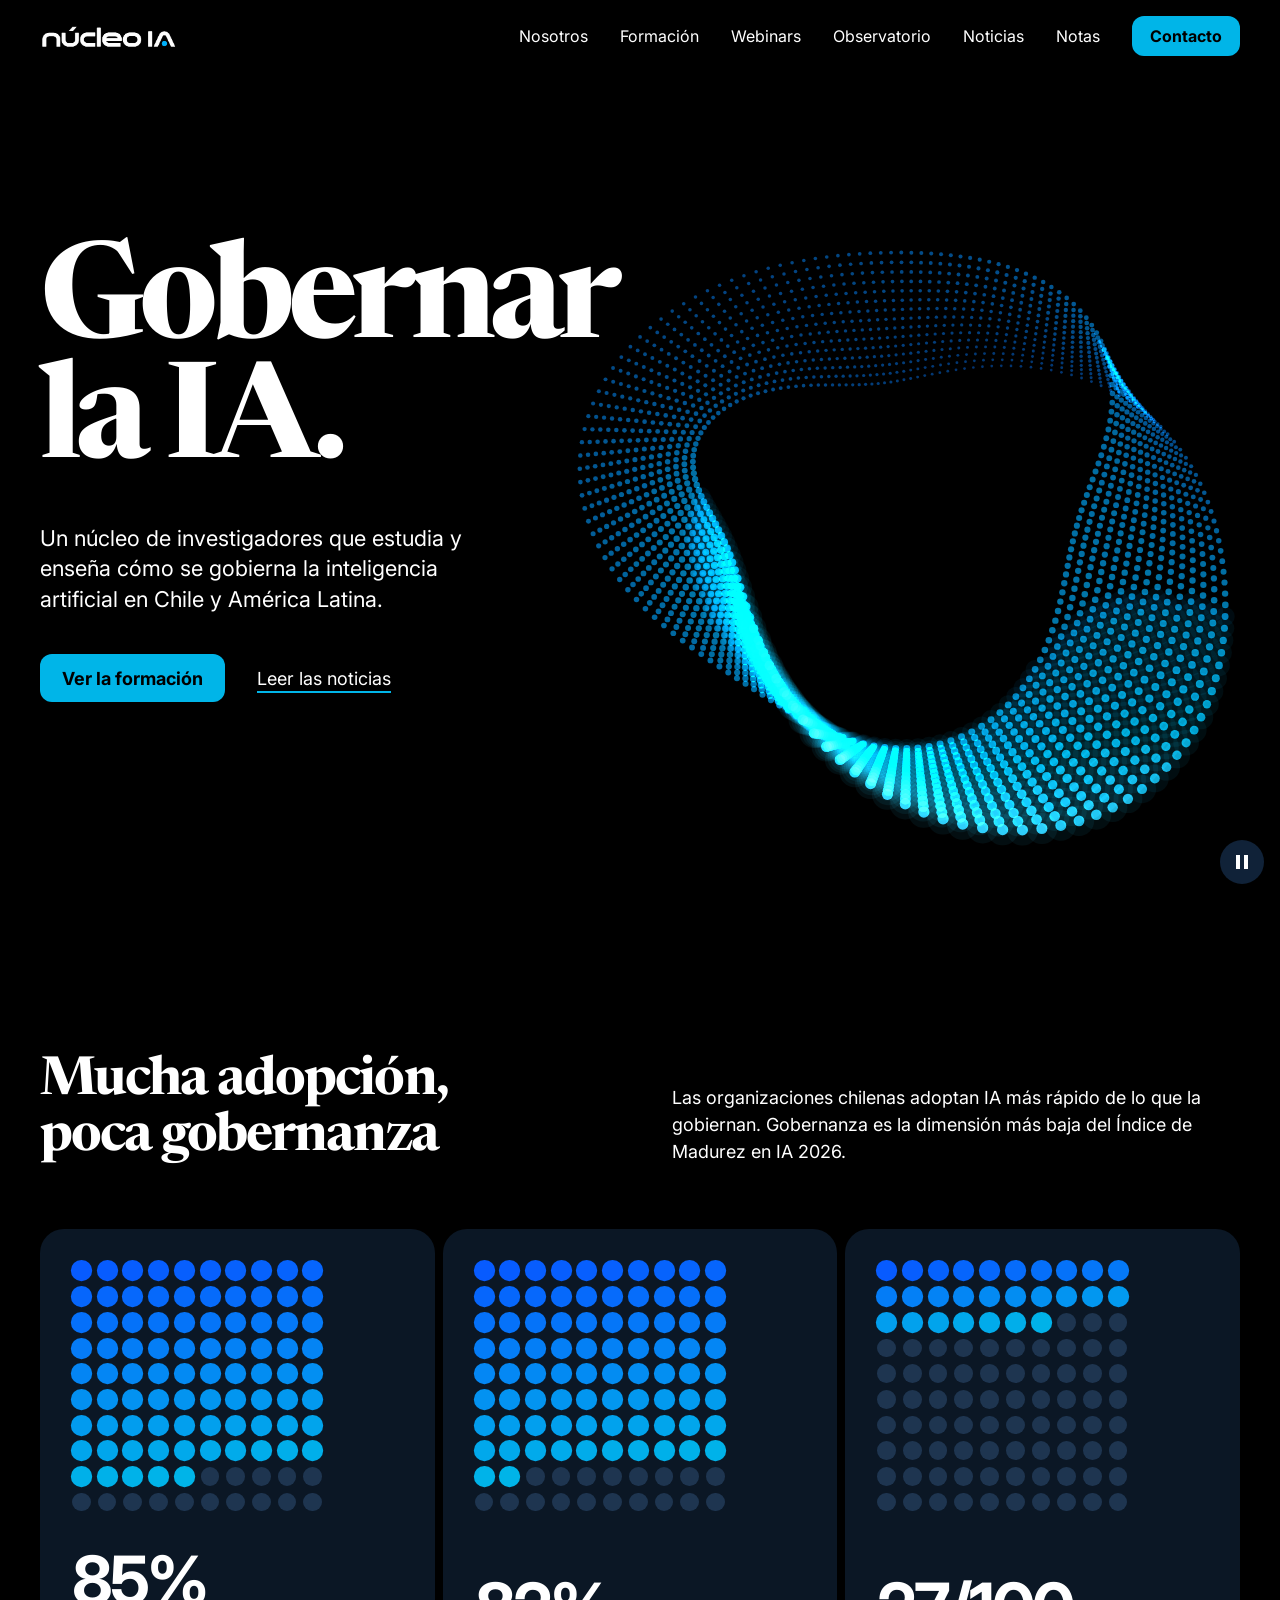
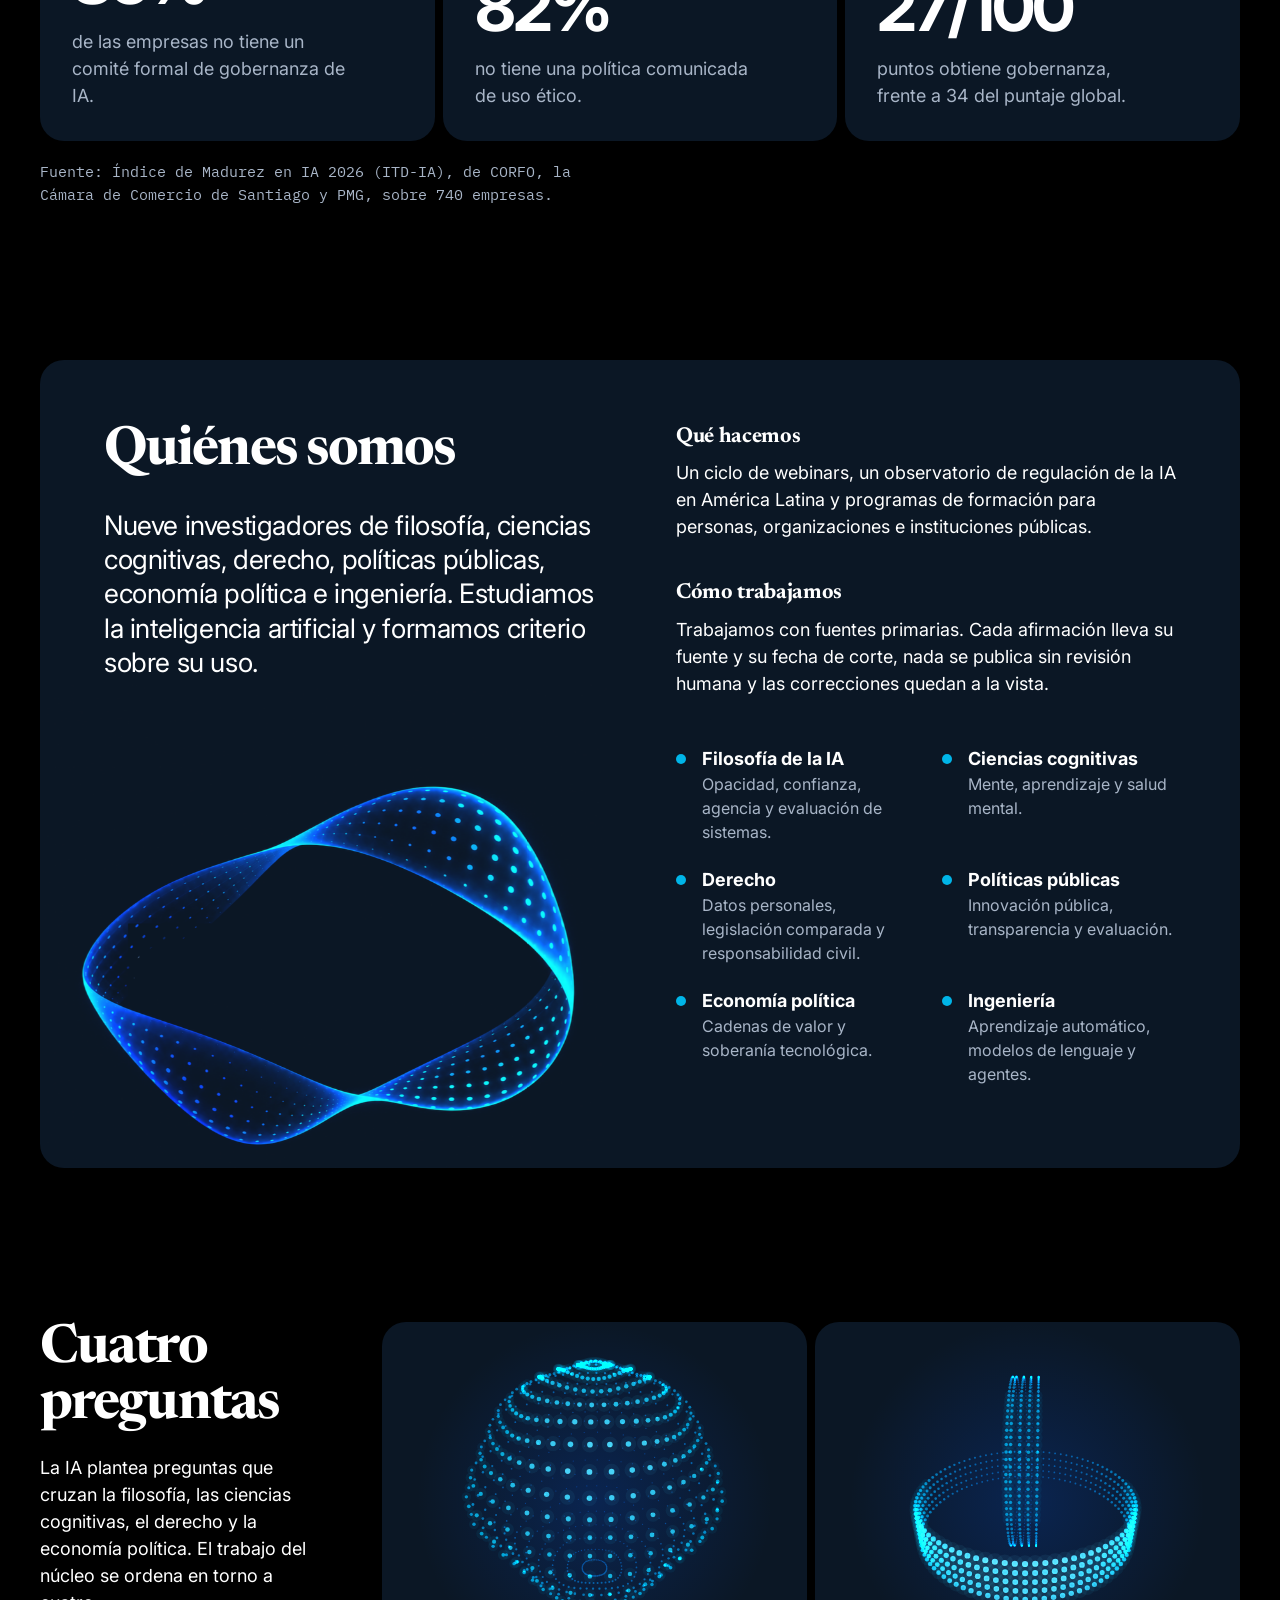
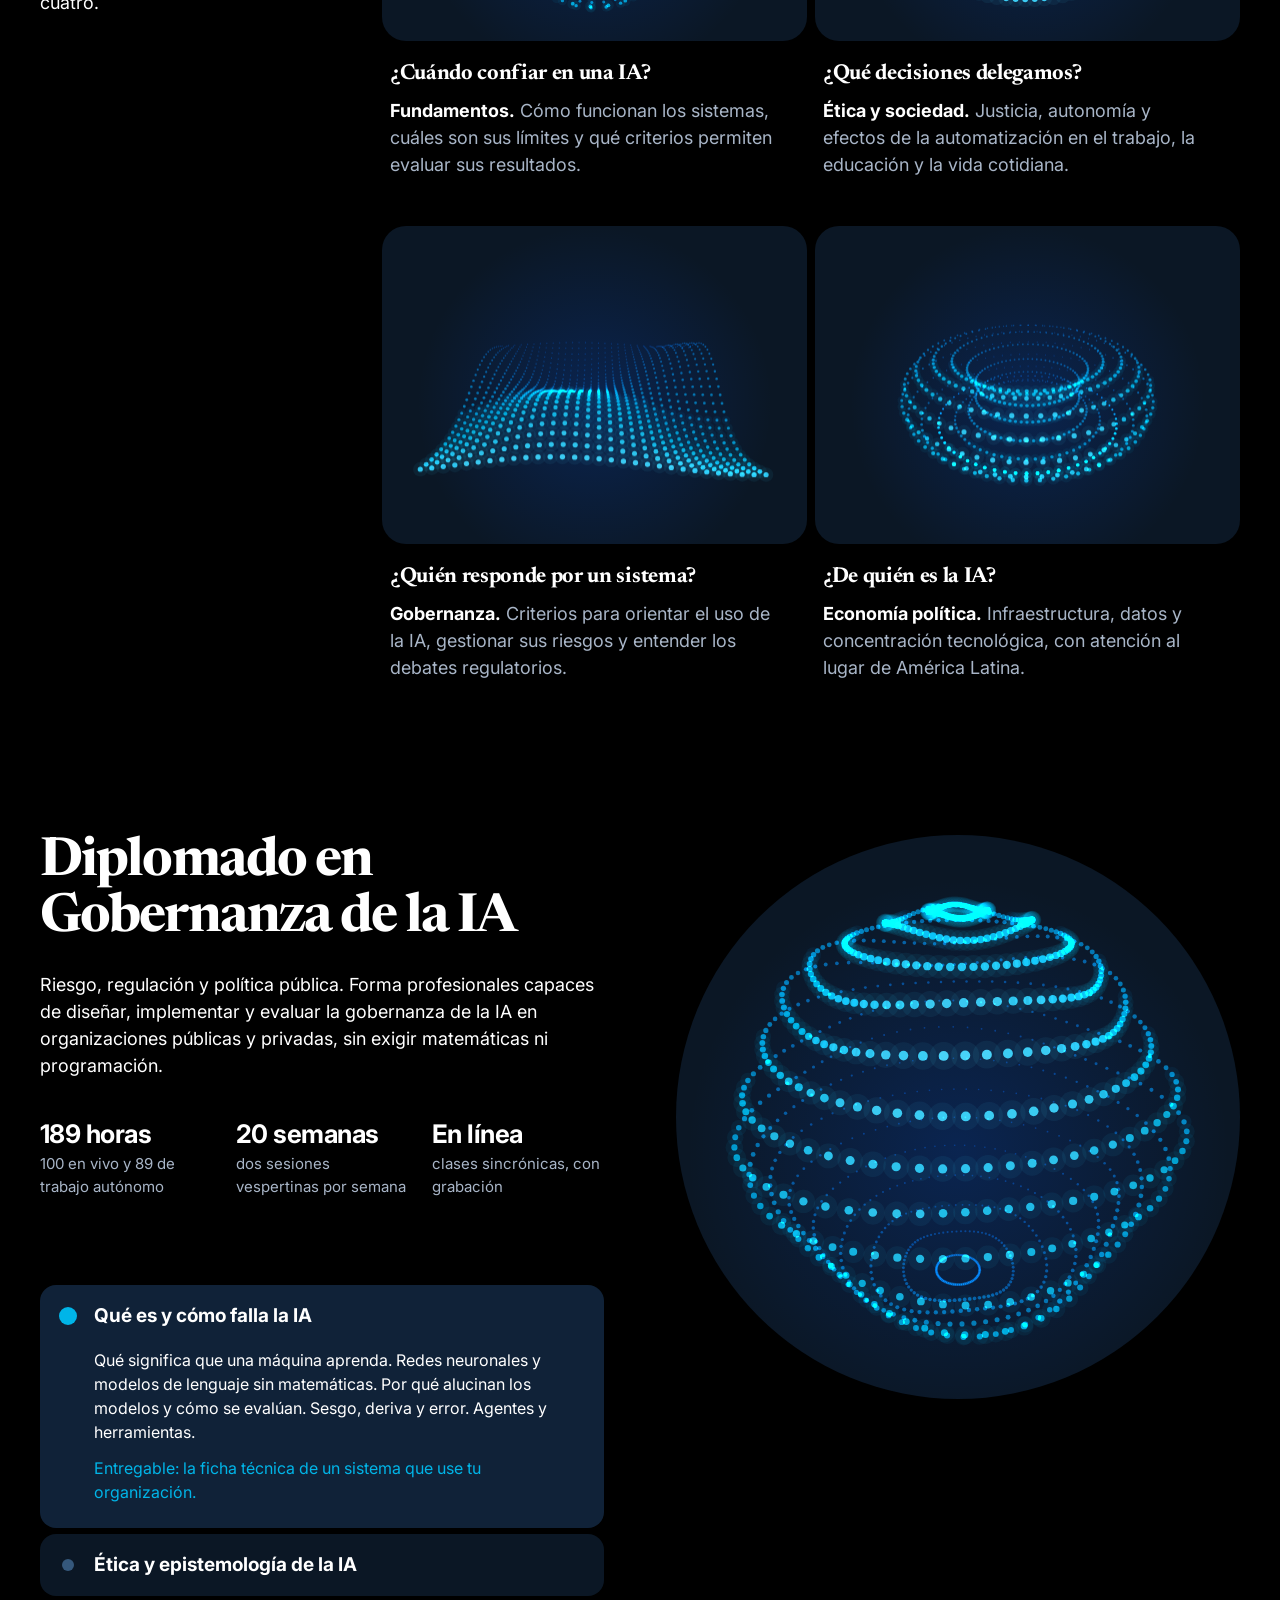
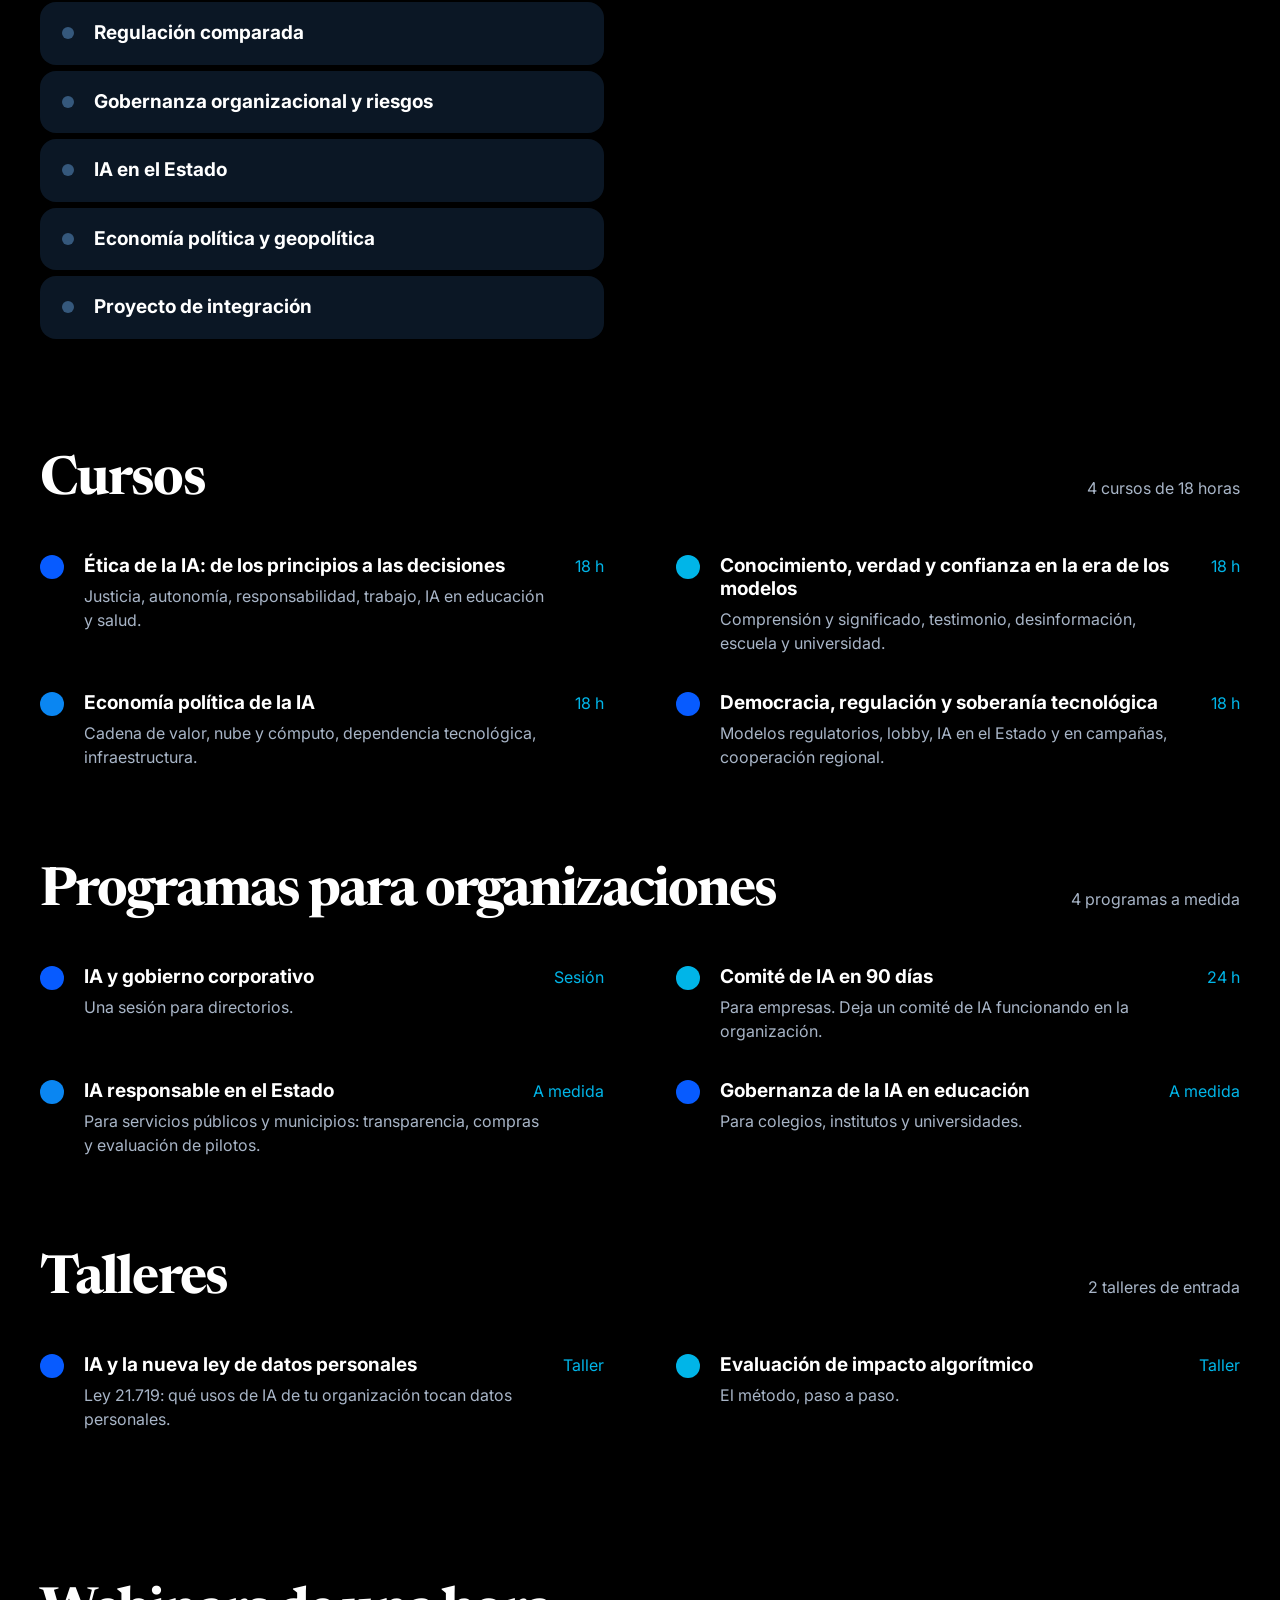
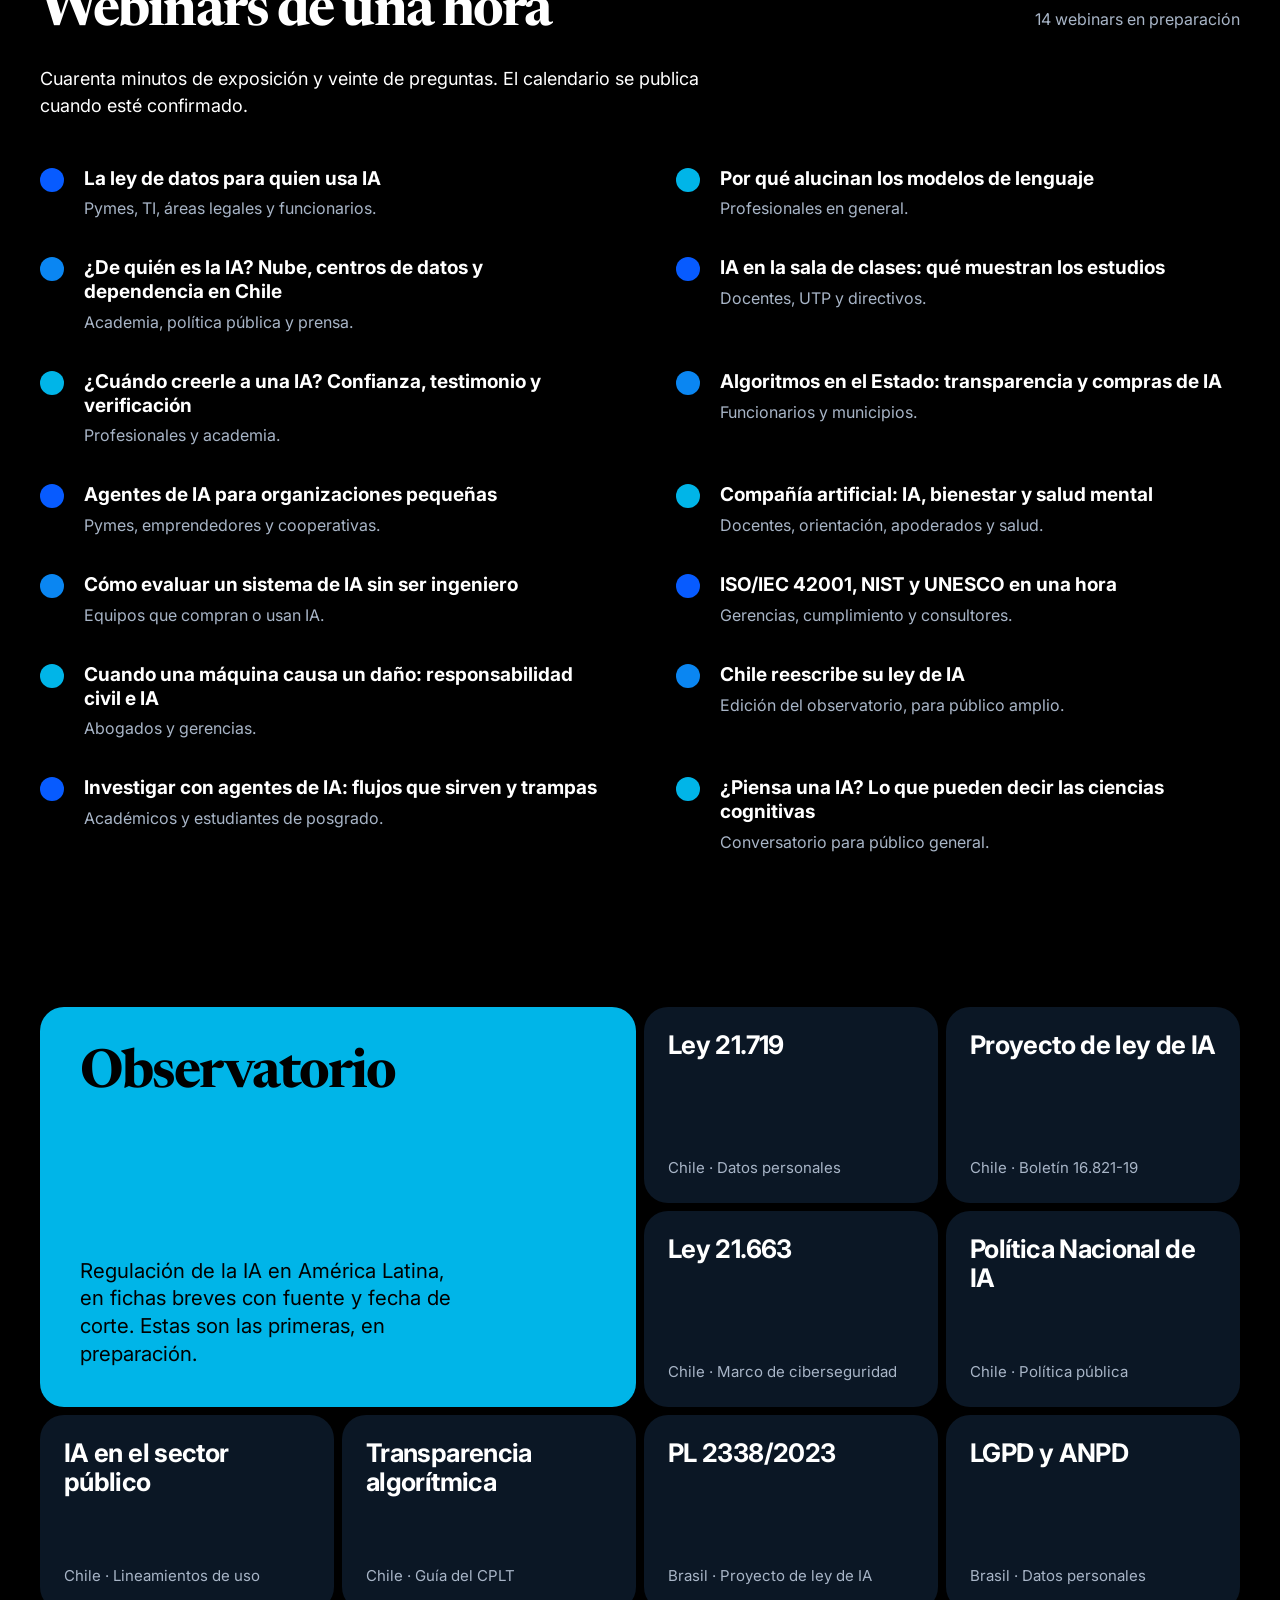
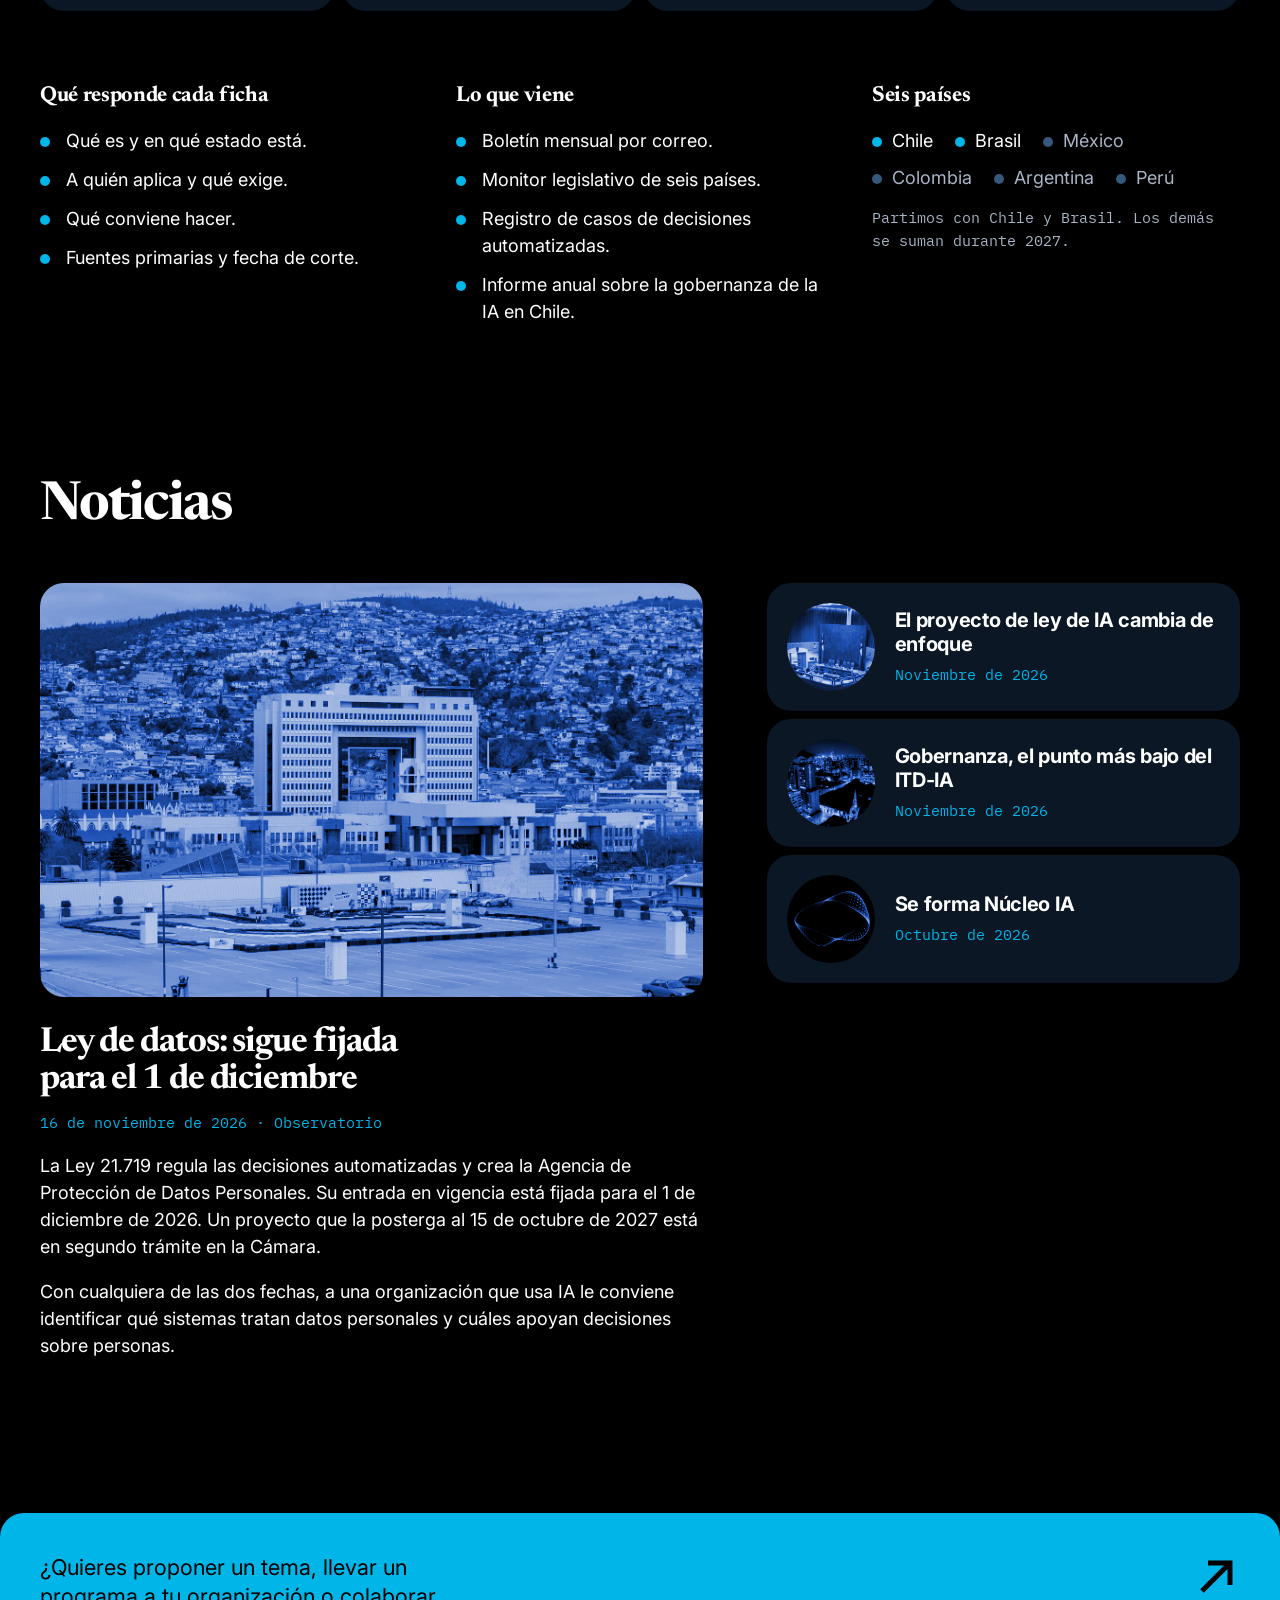
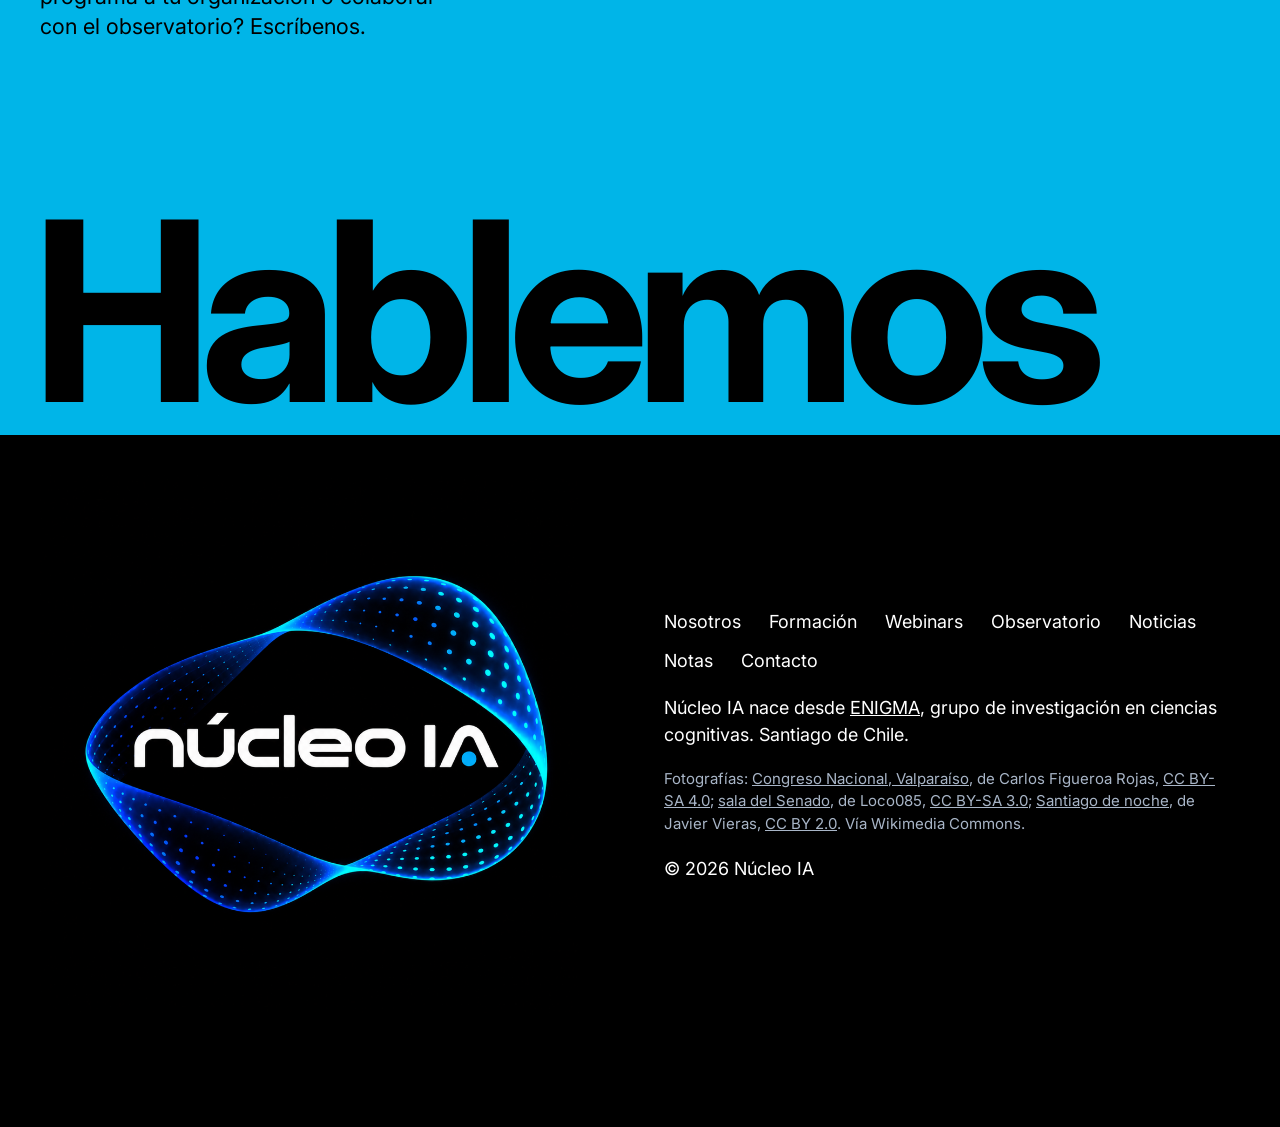
==== commit d1d2ab59: "WIP: identidad y sala de redacción para revisión local" ====
--- a/index.html
+++ b/index.html
@@ -27,6 +27,7 @@
       <a href="#webinars">Webinars</a>
       <a href="#observatorio">Observatorio</a>
       <a href="#noticias">Noticias</a>
+      <a href="notas/">Notas</a>
       <a class="boton" href="#contacto">Contacto</a>
     </nav>
   </div>
@@ -354,6 +355,7 @@
         <a href="#webinars">Webinars</a>
         <a href="#observatorio">Observatorio</a>
         <a href="#noticias">Noticias</a>
+      <a href="notas/">Notas</a>
         <a href="#contacto">Contacto</a>
       </nav>
       <p>Núcleo IA nace desde <a href="https://grupoenigma.cl">ENIGMA</a>, grupo de investigación en ciencias cognitivas. Santiago de Chile.</p>
--- a/styles.css
+++ b/styles.css
@@ -1,6 +1,8 @@
-/* Núcleo IA · web pública. Colores, radios y tipografía del manual de marca v3. */
+/* Núcleo IA · web pública. Tokens de identidad v4. */
+@import url('https://fonts.googleapis.com/css2?family=IBM+Plex+Mono:wght@400;600&family=Inter:wght@400;600;700&family=Newsreader:wght@400;600;700&display=swap');
 :root {
   color-scheme: dark;
+  --titulo: "Newsreader", Arial, sans-serif; --cuerpo: "Inter", Arial, sans-serif; --mono: "IBM Plex Mono", Arial, sans-serif; --borde: #23405D;
   --fondo: #000; --panel: #0B1725; --panel-2: #102238; --apagado: #1E3550;
   --texto: #fff; --secundario: #A8B5C7; --cian: #00B5E8; --azul: #075BFF;
   --radio: 24px; --control: 12px; --ancho: 1200px; --margen: 24px; --barra: 72px;
@@ -8,11 +10,12 @@
 }
 * { box-sizing: border-box; }
 html { scroll-behavior: smooth; scroll-padding-top: calc(var(--barra) + 24px); }
-body { margin: 0; background: var(--fondo); color: var(--texto); font: 18px/1.5 Arial, Helvetica, sans-serif; overflow-x: clip; -webkit-font-smoothing: antialiased; }
+body { margin: 0; background: var(--fondo); color: var(--texto); font: 18px/1.5 var(--cuerpo); overflow-x: clip; -webkit-font-smoothing: antialiased; }
 img, canvas { display: block; max-width: 100%; }
 h1, h2, h3, p, ul, figure { margin: 0; }
 ul { padding: 0; list-style: none; }
-h1, h2, h3 { text-wrap: balance; }
+h1, h2, h3 { text-wrap: balance; font-family: var(--titulo); }
+.fuente, time, .nota-pie { font-family: var(--mono); }
 h2 { font-size: clamp(32px, 4.2vw, 56px); line-height: 1.04; letter-spacing: -.035em; }
 h3 { font-size: clamp(20px, 1.7vw, 24px); line-height: 1.2; letter-spacing: -.015em; margin-bottom: .45em; }
 p { max-width: 62ch; }
